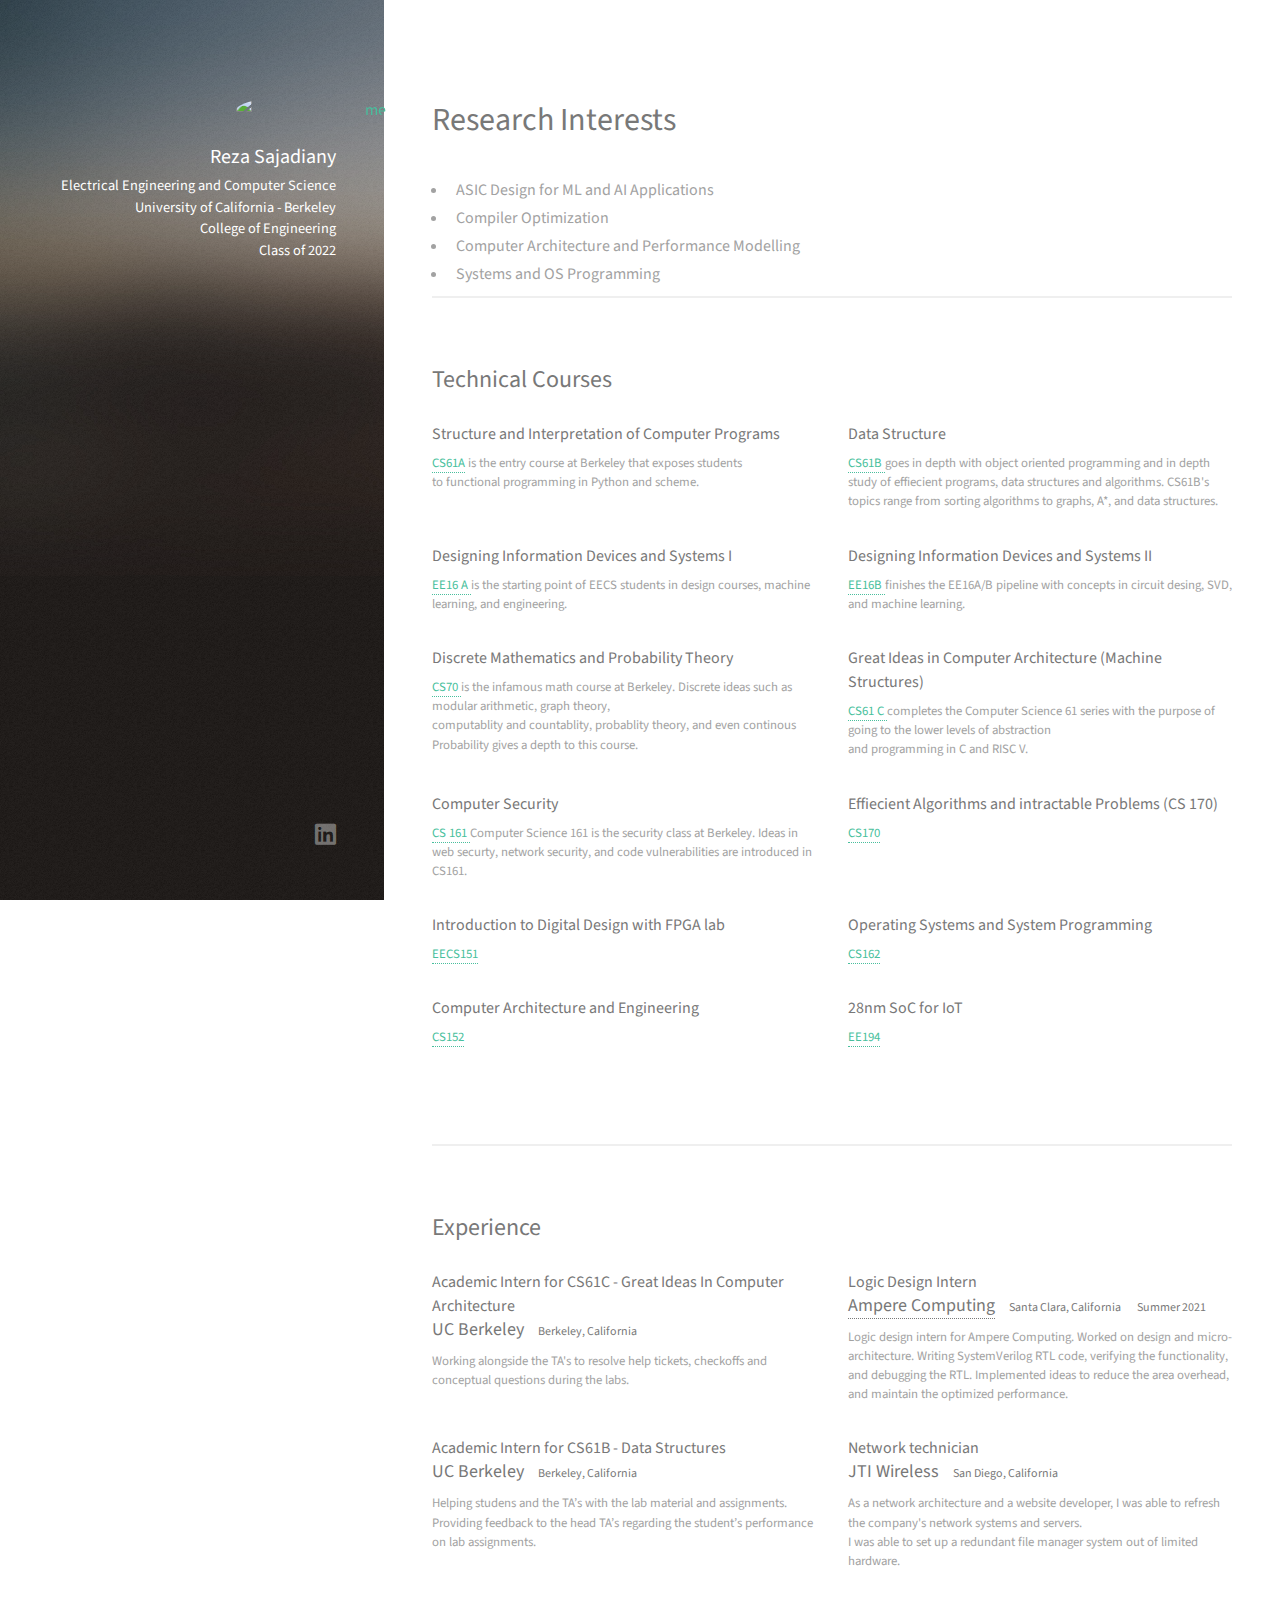
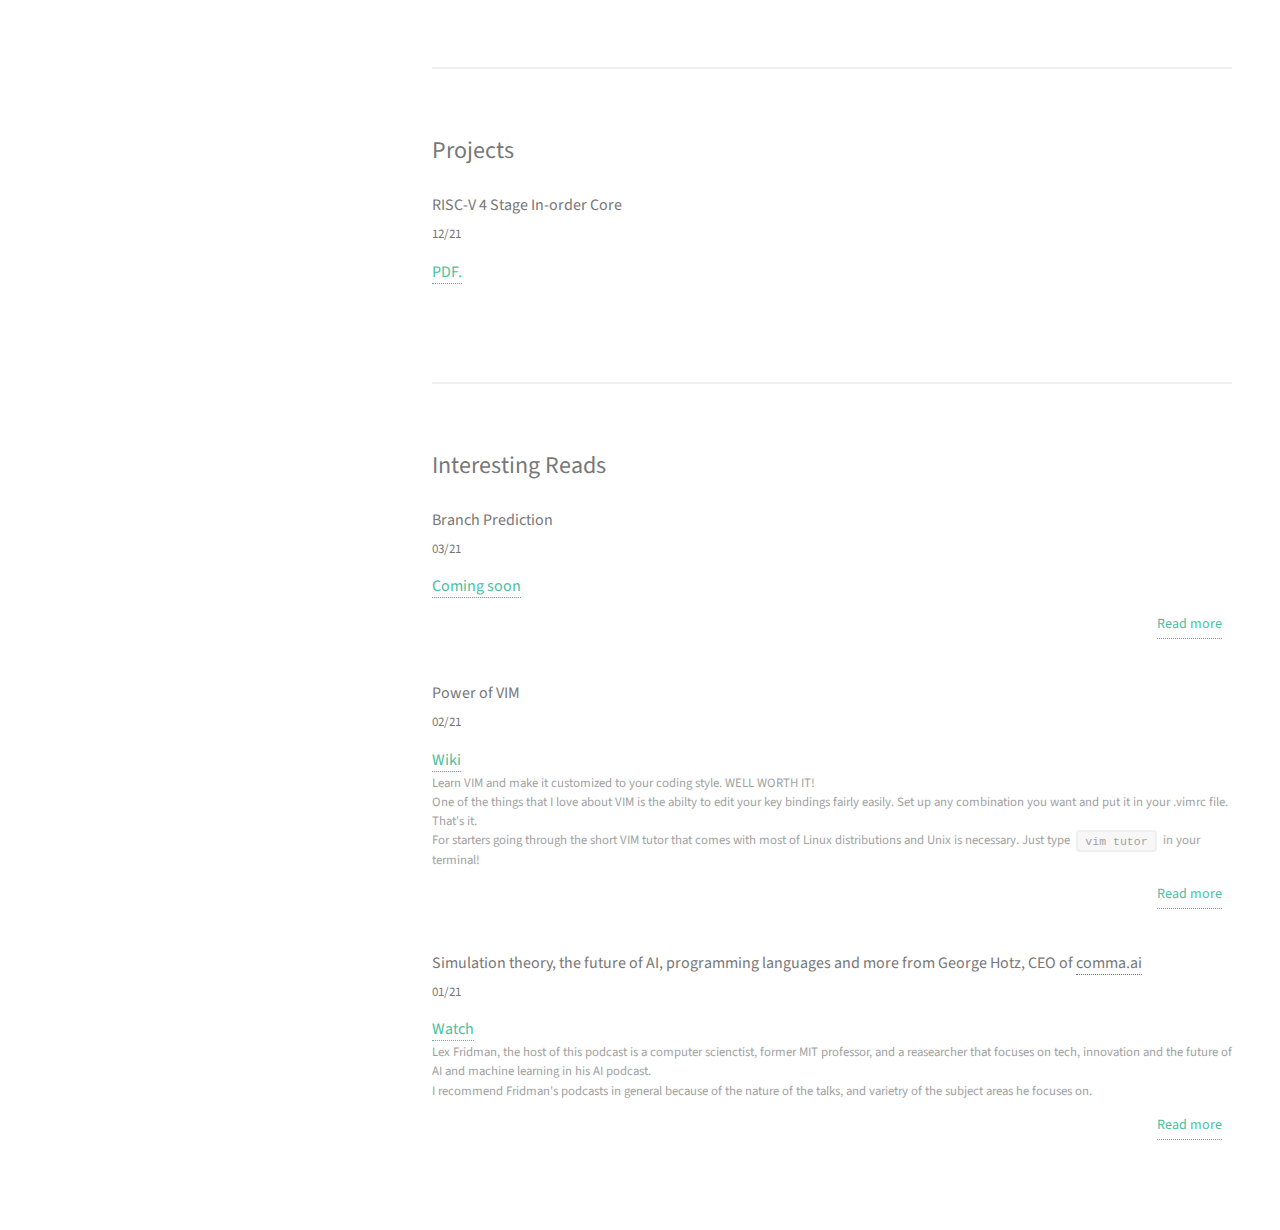
==== index.html @ 1e4042bf "pdf file" ====
<!DOCTYPE HTML>

<html>
	<head>
		<title>Reza Sajadiany</title>
		<link rel="icon" type="image/png" href="images/console.png" >
		<meta charset="utf-8" />
		<meta name="viewport" content="width=device-width, initial-scale=1, user-scalable=no" />
		<link rel="stylesheet" href="assets/css/main.css" />
		
	</head>
	<body class="is-preload">

		<!-- Header -->
			<header id="header">
				<div class="inner">
					<a href="#" class="image avatar"><img src="/images/me.jpg" alt="me"></a>
					<h1><strong>Reza Sajadiany</strong>
					<h5>Electrical Engineering and Computer Science</br>University of California - Berkeley</br>College of Engineering<br>Class of 2022</h5>
				</div>
			</header>
		<!-- Main -->
			<div id="main">

				<!-- One -->
					<section id="one">
						<header class="major">
							<h2>Research Interests</h2>
						</header>
						<p>
						<div style="float: left">
							<ul>
								<li>ASIC Design for ML and AI Applications</li>
								<li>Compiler Optimization</li>
								<li>Computer Architecture and Performance Modelling</li>
								<li>Systems and OS Programming</li>
							</ul>
						</div>
						</p>
					</section>
					</br>
					</br>

				<!-- Two -->
					<section id="two">
						<h2>Technical Courses</h2>
						<div class="row">
							<article class="col-6 col-12-xsmall work-item">
								<h3>Structure and Interpretation of Computer Programs </h3>
								<p><a href="https://cs61a.org">CS61A</a> is the entry course at Berkeley that exposes students</br>
								 	to functional programming in Python and scheme.</p>
							</article>
							<article class="col-6 col-12-xsmall work-item">
								<h3>Data Structure</h3>
								<p><a href="http://fa20.datastructur.es">CS61B </a>goes in depth with object oriented programming and in depth study of effiecient programs, data structures and algorithms.
								CS61B's topics range from sorting algorithms to graphs, A*, and data structures.</p>
							</article>
							<article class="col-6 col-12-xsmall work-item">
								
								<h3>Designing Information Devices and Systems I</h3>
								<p><a href="https://eecs16a.org">EE16 A </a> is the starting point of EECS students in design courses, machine learning, and engineering.</p>
							</article>
							<article class="col-6 col-12-xsmall work-item">
								
								<h3>Designing Information Devices and Systems II</h3>
								<p><a href="https://eecs16b.org">EE16B </a> finishes the EE16A/B pipeline with concepts in circuit desing, SVD, and machine learning.</p>
							</article>
							<article class="col-6 col-12-xsmall work-item">
								
								<h3>Discrete Mathematics and Probability Theory</h3>
								<p><a href="http://www.eecs70.org"> CS70 </a> is the infamous math course at Berkeley. Discrete ideas such as modular arithmetic, graph theory, </br>
								computablity and countablity, probablity theory, and even continous Probability gives a depth to this course.</p>
							</article>

							<article class="col-6 col-12-xsmall work-item">
								
								<h3>Great Ideas in Computer Architecture (Machine Structures)</h3>
								<p><a href="https://www.cs61c.org/fa21"> CS61 C </a> completes the Computer Science 61 series with the purpose of going to the lower levels of abstraction </br>
								and programming in C and RISC V.</p>
							</article>

							<article class="col-6 col-12-xsmall work-item">
								
								<h3>Computer Security</h3>
								<p><a href="http://www.cs161.org"> CS 161 </a> Computer Science 161 is the security class at Berkeley. Ideas in web securty, network security, and code vulnerabilities are introduced in CS161.</p>
							</article>


							<article class="col-6 col-12-xsmall work-item">
								
								<h3>Effiecient Algorithms and intractable Problems (CS 170)</h3>
								<p><a href="http://www.cs170.org"> CS170 </a></p>
							</article>

							<article class="col-6 col-12-xsmall work-item">
								<h3>Introduction to Digital Design with FPGA lab</h3>
								<p><a href="https://inst.eecs.berkeley.edu/~eecs151/fa21/"> EECS151 </a></p>
							</article>

							<article class="col-6 col-12-xsmall work-item">
								<h3>Operating Systems and System Programming</h3>
								<p><a href="https://cs162.org/"> CS162</a></p>
							</article>
	
							<article class="col-6 col-12-xsmall work-item">
								<h3>Computer Architecture and Engineering</h3>
								<p><a href="https://inst.eecs.berkeley.edu/~cs152/sp21/"> CS152</a></p>
							</article>
	
							<article class="col-6 col-12-xsmall work-item">
								<h3>28nm SoC for IoT</h3>
								<p><a href="https://sites.google.com/berkeley.edu/ee290c-sp19/home"> EE194</a></p>
							</article>

						</div>
					</section>

				<!-- Three -->
				<section id="three">
					<h2> Experience </h2>

						<div class="row">
							<article class="col-6 col12-xsmall work-item">
							<h3>Academic Intern for CS61C - Great Ideas In Computer Architecture</br><span style="font-size: 18px">UC Berkeley</span><span style="font-size: 12px"> &emsp;Berkeley, California </span> </h3>
							<p>Working alongside the TA's to resolve help tickets, checkoffs and conceptual questions during the labs. 
							</article>
							<article class="col-6 col12-xsmall work-item">
							<h3>Logic Design Intern</br><span style="font-size: 18px"><a href="https://amperecomputing.com">Ampere Computing</a></span><span style="font-size: 12px"> &emsp;Santa Clara, California  &emsp; Summer 2021</span> </h3>
							<p>Logic design intern for Ampere Computing. Worked on design and micro-architecture. Writing SystemVerilog RTL code, verifying the functionality, and debugging the RTL. Implemented ideas to reduce the area overhead, and maintain the optimized performance.</p>
							</article>
							<article class="col-6 col12-xsmall work-item">
							<h3>Academic Intern for CS61B - Data Structures</br><span style="font-size: 18px">UC Berkeley</span><span style="font-size: 12px"> &emsp;Berkeley, California </span> </h3>
							<p>Helping studens and the TA’s with the lab material and assignments. Providing feedback to the head TA’s regarding the student’s performance on lab assignments.
							</article>
							<article class="col-6 col12-xsmall work-item">
							<h3>Network technician</br><span style="font-size: 18px">JTI Wireless</span><span style="font-size: 12px"> &emsp;San Diego, California </span> </h3>
							<p>As a network architecture and a website developer, I was able to refresh the company's network systems and servers. </br>
							I was able to set up a redundant file manager system out of limited hardware.
							</p>
							</article>
						</div>
				</section>


                <section id="four">
					<h2> Projects </h2>

                    <div class="row">
						<article class="col-12 col12-xsmall work-item">
							<h3>RISC-V 4 Stage In-order Core</br><span style="font-size: 18px"> </h3>
							<h6 style="font-size: 13px;"> 12/21</h6>
                            <a href="moresa75.github.io/risc-v.pdf" target="_blank">PDF.</a>
                        </article>
					</div>
				</section>

				<!-- Four -->
				<section id="three">
					<h2>Interesting Reads</h2>
						<div class="row">
							<article class="col-12 col12-xsmall work-item">
							<h3>Branch Prediction</br><span style="font-size: 18px"> </h3>
							<h6 style="font-size: 13px;"> 03/21</h6>
							<a href="">Coming soon</a>
							<p></p>
							<p></p>
							<P></p>
							<a href="#" style="float: right; margin: 10px; font-size: 14px;"> Read more</a>
							</article>
						</div>

						<div class="row">
							<article class="col-12 col12-xsmall work-item">
							<h3>Power of VIM</br><span style="font-size: 18px"> </h3>
							<h6 style="font-size: 13px;"> 02/21</h6>
							<a href="https://vim.fandom.com/wiki/Vim_Tips_Wiki">Wiki</a>
							<p>Learn VIM and make it customized to your coding style. WELL WORTH IT!</p>
							<p>One of the things that I love about VIM is the abilty to edit your key bindings fairly easily. Set up any combination you want and put it in your .vimrc file. That's it.</p>
							<P>For starters going through the short VIM tutor that comes with most of Linux distributions and Unix is necessary. Just type <code>vim tutor</code> in your terminal!</p>
							<a href="#" style="float: right; margin: 10px; font-size: 14px;"> Read more</a>
							</article>
						</div>

						<div class="row">
							<article class="col-12 col12-xsmall work-item">
							<h3>Simulation theory, the future of AI, programming languages and more from George Hotz, CEO of <a href="https://comma.ai/">comma.ai</a></br><span style="font-size: 18px"> </h3>
							<h6 style="font-size: 13px;"> 01/21</h6>
							<a href="https://www.youtube.com/watch?v=_L3gNaAVjQ4">Watch</a>
							<p>Lex Fridman, the host of this podcast is a computer scienctist, former MIT professor, and a reasearcher that focuses on tech, innovation and the future of AI and machine learning in his AI podcast.</p>
							<p>I recommend Fridman's podcasts in general because of the nature of the talks, and varietry of the subject areas he focuses on.</p>
							<a href="https://medium.com/@lexfridman" style="float: right; margin: 10px; font-size: 14px;"> Read more</a>
							</article>
						</div>
				</section>

		<!-- Footer -->
			<footer id="footer">
				<div class="inner">
					<ul class="icons">
						<li><a href="https://www.linkedin.com/in/reza-sajadiany-b7330b103/" class="icon brands fa-linkedin"><span class="label">LinkedIn</span></a></li>
				</div>
			</footer>

		<!-- Scripts -->
			<script src="assets/js/jquery.min.js"></script>
			<script src="assets/js/jquery.poptrox.min.js"></script>
			<script src="assets/js/browser.min.js"></script>
			<script src="assets/js/breakpoints.min.js"></script>
			<script src="assets/js/util.js"></script>
			<script src="assets/js/main.js"></script>

	</body>
</html>
---- assets/css/main.css ----
@import url("fontawesome-all.min.css");
@import url("https://fonts.googleapis.com/css?family=Source+Sans+Pro:400,400italic");

/*
	Strata by HTML5 UP
	html5up.net | @ajlkn
	Free for personal and commercial use under the CCA 3.0 license (html5up.net/license)
*/

html, body, div, span, applet, object,
iframe, h1, h2, h3, h4, h5, h6, p, blockquote,
pre, a, abbr, acronym, address, big, cite,
code, del, dfn, em, img, ins, kbd, q, s, samp,
small, strike, strong, sub, sup, tt, var, b,
u, i, center, dl, dt, dd, ol, ul, li, fieldset,
form, label, legend, table, caption, tbody,
tfoot, thead, tr, th, td, article, aside,
canvas, details, embed, figure, figcaption,
footer, header, hgroup, menu, nav, output, ruby,
section, summary, time, mark, audio, video {
	margin: 0;
	padding: 0;
	border: 0;
	font-size: 100%;
	font: inherit;
	vertical-align: baseline;}

article, aside, details, figcaption, figure,
footer, header, hgroup, menu, nav, section {
	display: block;}

body {
	line-height: 1;
}

ol, ul {
	list-style: none;
}

blockquote, q {
	quotes: none;
}

	blockquote:before, blockquote:after, q:before, q:after {
		content: '';
		content: none;
	}

table {
	border-collapse: collapse;
	border-spacing: 0;
}

body {
	-webkit-text-size-adjust: none;
}

mark {
	background-color: transparent;
	color: inherit;
}

input::-moz-focus-inner {
	border: 0;
	padding: 0;
}

input, select, textarea {
	-moz-appearance: none;
	-webkit-appearance: none;
	-ms-appearance: none;
	appearance: none;
}

/* Basic */

	html {
		box-sizing: border-box;
	}

	*, *:before, *:after {
		box-sizing: inherit;
	}

	body {
		background: #fff;
	}

		body.is-preload *, body.is-preload *:before, body.is-preload *:after {
			-moz-animation: none !important;
			-webkit-animation: none !important;
			-ms-animation: none !important;
			animation: none !important;
			-moz-transition: none !important;
			-webkit-transition: none !important;
			-ms-transition: none !important;
			transition: none !important;
		}

	body, input, select, textarea {
		color: #a2a2a2;
		font-family: "Source Sans Pro", Helvetica, sans-serif;
		font-size: 16pt;
		font-weight: 400;
		line-height: 1.75em;
	}

	a {
		-moz-transition: color 0.2s ease-in-out, border-color 0.2s ease-in-out;
		-webkit-transition: color 0.2s ease-in-out, border-color 0.2s ease-in-out;
		-ms-transition: color 0.2s ease-in-out, border-color 0.2s ease-in-out;
		transition: color 0.2s ease-in-out, border-color 0.2s ease-in-out;
		border-bottom: dotted 1px;
		color: #49bf9d;
		text-decoration: none;
	}

		a:hover {
			border-bottom-color: transparent;
			color: #49bf9d !important;
			text-decoration: none;
		}

	strong, b {
		color: #787878;
		font-weight: 400;
	}

	em, i {
		font-style: italic;
	}

	p {
		margin: 0 0 2em 0;
	}

	h1, h2, h3, h4, h5, h6 {
		color: #787878;
		font-weight: 400;
		line-height: 1em;
		margin: 0 0 1em 0;
	}

		h1 a, h2 a, h3 a, h4 a, h5 a, h6 a {
			color: inherit;
			text-decoration: none;
		}

	h1 {
		font-size: 2em;
		line-height: 1.5em;
	}

	h2 {
		font-size: 1.5em;
		line-height: 1.5em;
	}

	h3 {
		font-size: 1.25em;
		line-height: 1.5em;
	}

	h4 {
		font-size: 1.1em;
		line-height: 1.5em;
	}

	h5 {
		font-size: 0.9em;
		line-height: 1.5em;
	}

	h6 {
		font-size: 0.7em;
		line-height: 1.5em;
	}

	sub {
		font-size: 0.8em;
		position: relative;
		top: 0.5em;
	}

	sup {
		font-size: 0.8em;
		position: relative;
		top: -0.5em;
	}

	hr {
		border: 0;
		border-bottom: solid 2px #efefef;
		margin: 2em 0;
	}

		hr.major {
			margin: 3em 0;
		}

	blockquote {
		border-left: solid 6px #efefef;
		font-style: italic;
		margin: 0 0 2em 0;
		padding: 0.5em 0 0.5em 1.5em;
	}

	code {
		background: #f7f7f7;
		border-radius: 0.35em;
		border: solid 2px #efefef;
		font-family: "Courier New", monospace;
		font-size: 0.9em;
		margin: 0 0.25em;
		padding: 0.25em 0.65em;
	}

	pre {
		-webkit-overflow-scrolling: touch;
		font-family: "Courier New", monospace;
		font-size: 0.9em;
		margin: 0 0 2em 0;
	}

		pre code {
			display: block;
			line-height: 1.75em;
			padding: 1em 1.5em;
			overflow-x: auto;
		}

	.align-left {
		text-align: left;
	}

	.align-center {
		text-align: center;
	}

	.align-right {
		text-align: right;
	}

/* Container */

	.container {
		margin: 0 auto;
		max-width: calc(100% - 4em);
		width: 100%;
	}

		.container.xsmall {
			width: 25%;
		}

		.container.small {
			width: 50%;
		}

		.container.medium {
			width: 75%;
		}

		.container.large {
			width: 125%;
		}

		.container.xlarge {
			width: 150%;
		}

		.container.max {
			width: 100%;
		}

		@media screen and (max-width: 980px) {

			.container {
				width: 100% !important;
				max-width: 100% !important;
			}

		}

		@media screen and (max-width: 480px) {

			.container {
				max-width: calc(100% - 3em);
			}

		}

/* Row */

	.row {
		display: flex;
		flex-wrap: wrap;
		box-sizing: border-box;
		align-items: stretch;
	}

		.row > * {
			box-sizing: border-box;
		}

		.row.gtr-uniform > * > :last-child {
			margin-bottom: 0;
		}

		.row.aln-left {
			justify-content: flex-start;
		}

		.row.aln-center {
			justify-content: center;
		}

		.row.aln-right {
			justify-content: flex-end;
		}

		.row.aln-top {
			align-items: flex-start;
		}

		.row.aln-middle {
			align-items: center;
		}

		.row.aln-bottom {
			align-items: flex-end;
		}

		.row > .imp {
			order: -1;
		}

		.row > .col-1 {
			width: 8.33333%;
		}

		.row > .off-1 {
			margin-left: 8.33333%;
		}

		.row > .col-2 {
			width: 16.66667%;
		}

		.row > .off-2 {
			margin-left: 16.66667%;
		}

		.row > .col-3 {
			width: 25%;
		}

		.row > .off-3 {
			margin-left: 25%;
		}

		.row > .col-4 {
			width: 33.33333%;
		}

		.row > .off-4 {
			margin-left: 33.33333%;
		}

		.row > .col-5 {
			width: 41.66667%;
		}

		.row > .off-5 {
			margin-left: 41.66667%;
		}

		.row > .col-6 {
			width: 50%;
		}

		.row > .off-6 {
			margin-left: 50%;
		}

		.row > .col-7 {
			width: 58.33333%;
		}

		.row > .off-7 {
			margin-left: 58.33333%;
		}

		.row > .col-8 {
			width: 66.66667%;
		}

		.row > .off-8 {
			margin-left: 66.66667%;
		}

		.row > .col-9 {
			width: 75%;
		}

		.row > .off-9 {
			margin-left: 75%;
		}

		.row > .col-10 {
			width: 83.33333%;
		}

		.row > .off-10 {
			margin-left: 83.33333%;
		}

		.row > .col-11 {
			width: 91.66667%;
		}

		.row > .off-11 {
			margin-left: 91.66667%;
		}

		.row > .col-12 {
			width: 100%;
		}

		.row > .off-12 {
			margin-left: 100%;
		}

		.row.gtr-0 {
			margin-top: 0;
			margin-left: 0em;
		}

			.row.gtr-0 > * {
				padding: 0 0 0 0em;
			}

			.row.gtr-0.gtr-uniform {
				margin-top: 0em;
			}

				.row.gtr-0.gtr-uniform > * {
					padding-top: 0em;
				}

		.row.gtr-25 {
			margin-top: 0;
			margin-left: -0.625em;
		}

			.row.gtr-25 > * {
				padding: 0 0 0 0.625em;
			}

			.row.gtr-25.gtr-uniform {
				margin-top: -0.625em;
			}

				.row.gtr-25.gtr-uniform > * {
					padding-top: 0.625em;
				}

		.row.gtr-50 {
			margin-top: 0;
			margin-left: -1.25em;
		}

			.row.gtr-50 > * {
				padding: 0 0 0 1.25em;
			}

			.row.gtr-50.gtr-uniform {
				margin-top: -1.25em;
			}

				.row.gtr-50.gtr-uniform > * {
					padding-top: 1.25em;
				}

		.row {
			margin-top: 0;
			margin-left: -2.5em;
		}

			.row > * {
				padding: 0 0 0 2.5em;
			}

			.row.gtr-uniform {
				margin-top: -2.5em;
			}

				.row.gtr-uniform > * {
					padding-top: 2.5em;
				}

		.row.gtr-150 {
			margin-top: 0;
			margin-left: -3.75em;
		}

			.row.gtr-150 > * {
				padding: 0 0 0 3.75em;
			}

			.row.gtr-150.gtr-uniform {
				margin-top: -3.75em;
			}

				.row.gtr-150.gtr-uniform > * {
					padding-top: 3.75em;
				}

		.row.gtr-200 {
			margin-top: 0;
			margin-left: -5em;
		}

			.row.gtr-200 > * {
				padding: 0 0 0 5em;
			}

			.row.gtr-200.gtr-uniform {
				margin-top: -5em;
			}

				.row.gtr-200.gtr-uniform > * {
					padding-top: 5em;
				}

		@media screen and (max-width: 1800px) {

			.row {
				display: flex;
				flex-wrap: wrap;
				box-sizing: border-box;
				align-items: stretch;
			}

				.row > * {
					box-sizing: border-box;
				}

				.row.gtr-uniform > * > :last-child {
					margin-bottom: 0;
				}

				.row.aln-left {
					justify-content: flex-start;
				}

				.row.aln-center {
					justify-content: center;
				}

				.row.aln-right {
					justify-content: flex-end;
				}

				.row.aln-top {
					align-items: flex-start;
				}

				.row.aln-middle {
					align-items: center;
				}

				.row.aln-bottom {
					align-items: flex-end;
				}

				.row > .imp-xlarge {
					order: -1;
				}

				.row > .col-1-xlarge {
					width: 8.33333%;
				}

				.row > .off-1-xlarge {
					margin-left: 8.33333%;
				}

				.row > .col-2-xlarge {
					width: 16.66667%;
				}

				.row > .off-2-xlarge {
					margin-left: 16.66667%;
				}

				.row > .col-3-xlarge {
					width: 25%;
				}

				.row > .off-3-xlarge {
					margin-left: 25%;
				}

				.row > .col-4-xlarge {
					width: 33.33333%;
				}

				.row > .off-4-xlarge {
					margin-left: 33.33333%;
				}

				.row > .col-5-xlarge {
					width: 41.66667%;
				}

				.row > .off-5-xlarge {
					margin-left: 41.66667%;
				}

				.row > .col-6-xlarge {
					width: 50%;
				}

				.row > .off-6-xlarge {
					margin-left: 50%;
				}

				.row > .col-7-xlarge {
					width: 58.33333%;
				}

				.row > .off-7-xlarge {
					margin-left: 58.33333%;
				}

				.row > .col-8-xlarge {
					width: 66.66667%;
				}

				.row > .off-8-xlarge {
					margin-left: 66.66667%;
				}

				.row > .col-9-xlarge {
					width: 75%;
				}

				.row > .off-9-xlarge {
					margin-left: 75%;
				}

				.row > .col-10-xlarge {
					width: 83.33333%;
				}

				.row > .off-10-xlarge {
					margin-left: 83.33333%;
				}

				.row > .col-11-xlarge {
					width: 91.66667%;
				}

				.row > .off-11-xlarge {
					margin-left: 91.66667%;
				}

				.row > .col-12-xlarge {
					width: 100%;
				}

				.row > .off-12-xlarge {
					margin-left: 100%;
				}

				.row.gtr-0 {
					margin-top: 0;
					margin-left: 0em;
				}

					.row.gtr-0 > * {
						padding: 0 0 0 0em;
					}

					.row.gtr-0.gtr-uniform {
						margin-top: 0em;
					}

						.row.gtr-0.gtr-uniform > * {
							padding-top: 0em;
						}

				.row.gtr-25 {
					margin-top: 0;
					margin-left: -0.625em;
				}

					.row.gtr-25 > * {
						padding: 0 0 0 0.625em;
					}

					.row.gtr-25.gtr-uniform {
						margin-top: -0.625em;
					}

						.row.gtr-25.gtr-uniform > * {
							padding-top: 0.625em;
						}

				.row.gtr-50 {
					margin-top: 0;
					margin-left: -1.25em;
				}

					.row.gtr-50 > * {
						padding: 0 0 0 1.25em;
					}

					.row.gtr-50.gtr-uniform {
						margin-top: -1.25em;
					}

						.row.gtr-50.gtr-uniform > * {
							padding-top: 1.25em;
						}

				.row {
					margin-top: 0;
					margin-left: -2.5em;
				}

					.row > * {
						padding: 0 0 0 2.5em;
					}

					.row.gtr-uniform {
						margin-top: -2.5em;
					}

						.row.gtr-uniform > * {
							padding-top: 2.5em;
						}

				.row.gtr-150 {
					margin-top: 0;
					margin-left: -3.75em;
				}

					.row.gtr-150 > * {
						padding: 0 0 0 3.75em;
					}

					.row.gtr-150.gtr-uniform {
						margin-top: -3.75em;
					}

						.row.gtr-150.gtr-uniform > * {
							padding-top: 3.75em;
						}

				.row.gtr-200 {
					margin-top: 0;
					margin-left: -5em;
				}

					.row.gtr-200 > * {
						padding: 0 0 0 5em;
					}

					.row.gtr-200.gtr-uniform {
						margin-top: -5em;
					}

						.row.gtr-200.gtr-uniform > * {
							padding-top: 5em;
						}

		}

		@media screen and (max-width: 1280px) {

			.row {
				display: flex;
				flex-wrap: wrap;
				box-sizing: border-box;
				align-items: stretch;
			}

				.row > * {
					box-sizing: border-box;
				}

				.row.gtr-uniform > * > :last-child {
					margin-bottom: 0;
				}

				.row.aln-left {
					justify-content: flex-start;
				}

				.row.aln-center {
					justify-content: center;
				}

				.row.aln-right {
					justify-content: flex-end;
				}

				.row.aln-top {
					align-items: flex-start;
				}

				.row.aln-middle {
					align-items: center;
				}

				.row.aln-bottom {
					align-items: flex-end;
				}

				.row > .imp-large {
					order: -1;
				}

				.row > .col-1-large {
					width: 8.33333%;
				}

				.row > .off-1-large {
					margin-left: 8.33333%;
				}

				.row > .col-2-large {
					width: 16.66667%;
				}

				.row > .off-2-large {
					margin-left: 16.66667%;
				}

				.row > .col-3-large {
					width: 25%;
				}

				.row > .off-3-large {
					margin-left: 25%;
				}

				.row > .col-4-large {
					width: 33.33333%;
				}

				.row > .off-4-large {
					margin-left: 33.33333%;
				}

				.row > .col-5-large {
					width: 41.66667%;
				}

				.row > .off-5-large {
					margin-left: 41.66667%;
				}

				.row > .col-6-large {
					width: 50%;
				}

				.row > .off-6-large {
					margin-left: 50%;
				}

				.row > .col-7-large {
					width: 58.33333%;
				}

				.row > .off-7-large {
					margin-left: 58.33333%;
				}

				.row > .col-8-large {
					width: 66.66667%;
				}

				.row > .off-8-large {
					margin-left: 66.66667%;
				}

				.row > .col-9-large {
					width: 75%;
				}

				.row > .off-9-large {
					margin-left: 75%;
				}

				.row > .col-10-large {
					width: 83.33333%;
				}

				.row > .off-10-large {
					margin-left: 83.33333%;
				}

				.row > .col-11-large {
					width: 91.66667%;
				}

				.row > .off-11-large {
					margin-left: 91.66667%;
				}

				.row > .col-12-large {
					width: 100%;
				}

				.row > .off-12-large {
					margin-left: 100%;
				}

				.row.gtr-0 {
					margin-top: 0;
					margin-left: 0em;
				}

					.row.gtr-0 > * {
						padding: 0 0 0 0em;
					}

					.row.gtr-0.gtr-uniform {
						margin-top: 0em;
					}

						.row.gtr-0.gtr-uniform > * {
							padding-top: 0em;
						}

				.row.gtr-25 {
					margin-top: 0;
					margin-left: -0.5em;
				}

					.row.gtr-25 > * {
						padding: 0 0 0 0.5em;
					}

					.row.gtr-25.gtr-uniform {
						margin-top: -0.5em;
					}

						.row.gtr-25.gtr-uniform > * {
							padding-top: 0.5em;
						}

				.row.gtr-50 {
					margin-top: 0;
					margin-left: -1em;
				}

					.row.gtr-50 > * {
						padding: 0 0 0 1em;
					}

					.row.gtr-50.gtr-uniform {
						margin-top: -1em;
					}

						.row.gtr-50.gtr-uniform > * {
							padding-top: 1em;
						}

				.row {
					margin-top: 0;
					margin-left: -2em;
				}

					.row > * {
						padding: 0 0 0 2em;
					}

					.row.gtr-uniform {
						margin-top: -2em;
					}

						.row.gtr-uniform > * {
							padding-top: 2em;
						}

				.row.gtr-150 {
					margin-top: 0;
					margin-left: -3em;
				}

					.row.gtr-150 > * {
						padding: 0 0 0 3em;
					}

					.row.gtr-150.gtr-uniform {
						margin-top: -3em;
					}

						.row.gtr-150.gtr-uniform > * {
							padding-top: 3em;
						}

				.row.gtr-200 {
					margin-top: 0;
					margin-left: -4em;
				}

					.row.gtr-200 > * {
						padding: 0 0 0 4em;
					}

					.row.gtr-200.gtr-uniform {
						margin-top: -4em;
					}

						.row.gtr-200.gtr-uniform > * {
							padding-top: 4em;
						}

		}

		@media screen and (max-width: 980px) {

			.row {
				display: flex;
				flex-wrap: wrap;
				box-sizing: border-box;
				align-items: stretch;
			}

				.row > * {
					box-sizing: border-box;
				}

				.row.gtr-uniform > * > :last-child {
					margin-bottom: 0;
				}

				.row.aln-left {
					justify-content: flex-start;
				}

				.row.aln-center {
					justify-content: center;
				}

				.row.aln-right {
					justify-content: flex-end;
				}

				.row.aln-top {
					align-items: flex-start;
				}

				.row.aln-middle {
					align-items: center;
				}

				.row.aln-bottom {
					align-items: flex-end;
				}

				.row > .imp-medium {
					order: -1;
				}

				.row > .col-1-medium {
					width: 8.33333%;
				}

				.row > .off-1-medium {
					margin-left: 8.33333%;
				}

				.row > .col-2-medium {
					width: 16.66667%;
				}

				.row > .off-2-medium {
					margin-left: 16.66667%;
				}

				.row > .col-3-medium {
					width: 25%;
				}

				.row > .off-3-medium {
					margin-left: 25%;
				}

				.row > .col-4-medium {
					width: 33.33333%;
				}

				.row > .off-4-medium {
					margin-left: 33.33333%;
				}

				.row > .col-5-medium {
					width: 41.66667%;
				}

				.row > .off-5-medium {
					margin-left: 41.66667%;
				}

				.row > .col-6-medium {
					width: 50%;
				}

				.row > .off-6-medium {
					margin-left: 50%;
				}

				.row > .col-7-medium {
					width: 58.33333%;
				}

				.row > .off-7-medium {
					margin-left: 58.33333%;
				}

				.row > .col-8-medium {
					width: 66.66667%;
				}

				.row > .off-8-medium {
					margin-left: 66.66667%;
				}

				.row > .col-9-medium {
					width: 75%;
				}

				.row > .off-9-medium {
					margin-left: 75%;
				}

				.row > .col-10-medium {
					width: 83.33333%;
				}

				.row > .off-10-medium {
					margin-left: 83.33333%;
				}

				.row > .col-11-medium {
					width: 91.66667%;
				}

				.row > .off-11-medium {
					margin-left: 91.66667%;
				}

				.row > .col-12-medium {
					width: 100%;
				}

				.row > .off-12-medium {
					margin-left: 100%;
				}

				.row.gtr-0 {
					margin-top: 0;
					margin-left: 0em;
				}

					.row.gtr-0 > * {
						padding: 0 0 0 0em;
					}

					.row.gtr-0.gtr-uniform {
						margin-top: 0em;
					}

						.row.gtr-0.gtr-uniform > * {
							padding-top: 0em;
						}

				.row.gtr-25 {
					margin-top: 0;
					margin-left: -0.5em;
				}

					.row.gtr-25 > * {
						padding: 0 0 0 0.5em;
					}

					.row.gtr-25.gtr-uniform {
						margin-top: -0.5em;
					}

						.row.gtr-25.gtr-uniform > * {
							padding-top: 0.5em;
						}

				.row.gtr-50 {
					margin-top: 0;
					margin-left: -1em;
				}

					.row.gtr-50 > * {
						padding: 0 0 0 1em;
					}

					.row.gtr-50.gtr-uniform {
						margin-top: -1em;
					}

						.row.gtr-50.gtr-uniform > * {
							padding-top: 1em;
						}

				.row {
					margin-top: 0;
					margin-left: -2em;
				}

					.row > * {
						padding: 0 0 0 2em;
					}

					.row.gtr-uniform {
						margin-top: -2em;
					}

						.row.gtr-uniform > * {
							padding-top: 2em;
						}

				.row.gtr-150 {
					margin-top: 0;
					margin-left: -3em;
				}

					.row.gtr-150 > * {
						padding: 0 0 0 3em;
					}

					.row.gtr-150.gtr-uniform {
						margin-top: -3em;
					}

						.row.gtr-150.gtr-uniform > * {
							padding-top: 3em;
						}

				.row.gtr-200 {
					margin-top: 0;
					margin-left: -4em;
				}

					.row.gtr-200 > * {
						padding: 0 0 0 4em;
					}

					.row.gtr-200.gtr-uniform {
						margin-top: -4em;
					}

						.row.gtr-200.gtr-uniform > * {
							padding-top: 4em;
						}

		}

		@media screen and (max-width: 736px) {

			.row {
				display: flex;
				flex-wrap: wrap;
				box-sizing: border-box;
				align-items: stretch;
			}

				.row > * {
					box-sizing: border-box;
				}

				.row.gtr-uniform > * > :last-child {
					margin-bottom: 0;
				}

				.row.aln-left {
					justify-content: flex-start;
				}

				.row.aln-center {
					justify-content: center;
				}

				.row.aln-right {
					justify-content: flex-end;
				}

				.row.aln-top {
					align-items: flex-start;
				}

				.row.aln-middle {
					align-items: center;
				}

				.row.aln-bottom {
					align-items: flex-end;
				}

				.row > .imp-small {
					order: -1;
				}

				.row > .col-1-small {
					width: 8.33333%;
				}

				.row > .off-1-small {
					margin-left: 8.33333%;
				}

				.row > .col-2-small {
					width: 16.66667%;
				}

				.row > .off-2-small {
					margin-left: 16.66667%;
				}

				.row > .col-3-small {
					width: 25%;
				}

				.row > .off-3-small {
					margin-left: 25%;
				}

				.row > .col-4-small {
					width: 33.33333%;
				}

				.row > .off-4-small {
					margin-left: 33.33333%;
				}

				.row > .col-5-small {
					width: 41.66667%;
				}

				.row > .off-5-small {
					margin-left: 41.66667%;
				}

				.row > .col-6-small {
					width: 50%;
				}

				.row > .off-6-small {
					margin-left: 50%;
				}

				.row > .col-7-small {
					width: 58.33333%;
				}

				.row > .off-7-small {
					margin-left: 58.33333%;
				}

				.row > .col-8-small {
					width: 66.66667%;
				}

				.row > .off-8-small {
					margin-left: 66.66667%;
				}

				.row > .col-9-small {
					width: 75%;
				}

				.row > .off-9-small {
					margin-left: 75%;
				}

				.row > .col-10-small {
					width: 83.33333%;
				}

				.row > .off-10-small {
					margin-left: 83.33333%;
				}

				.row > .col-11-small {
					width: 91.66667%;
				}

				.row > .off-11-small {
					margin-left: 91.66667%;
				}

				.row > .col-12-small {
					width: 100%;
				}

				.row > .off-12-small {
					margin-left: 100%;
				}

				.row.gtr-0 {
					margin-top: 0;
					margin-left: 0em;
				}

					.row.gtr-0 > * {
						padding: 0 0 0 0em;
					}

					.row.gtr-0.gtr-uniform {
						margin-top: 0em;
					}

						.row.gtr-0.gtr-uniform > * {
							padding-top: 0em;
						}

				.row.gtr-25 {
					margin-top: 0;
					margin-left: -0.375em;
				}

					.row.gtr-25 > * {
						padding: 0 0 0 0.375em;
					}

					.row.gtr-25.gtr-uniform {
						margin-top: -0.375em;
					}

						.row.gtr-25.gtr-uniform > * {
							padding-top: 0.375em;
						}

				.row.gtr-50 {
					margin-top: 0;
					margin-left: -0.75em;
				}

					.row.gtr-50 > * {
						padding: 0 0 0 0.75em;
					}

					.row.gtr-50.gtr-uniform {
						margin-top: -0.75em;
					}

						.row.gtr-50.gtr-uniform > * {
							padding-top: 0.75em;
						}

				.row {
					margin-top: 0;
					margin-left: -1.5em;
				}

					.row > * {
						padding: 0 0 0 1.5em;
					}

					.row.gtr-uniform {
						margin-top: -1.5em;
					}

						.row.gtr-uniform > * {
							padding-top: 1.5em;
						}

				.row.gtr-150 {
					margin-top: 0;
					margin-left: -2.25em;
				}

					.row.gtr-150 > * {
						padding: 0 0 0 2.25em;
					}

					.row.gtr-150.gtr-uniform {
						margin-top: -2.25em;
					}

						.row.gtr-150.gtr-uniform > * {
							padding-top: 2.25em;
						}

				.row.gtr-200 {
					margin-top: 0;
					margin-left: -3em;
				}

					.row.gtr-200 > * {
						padding: 0 0 0 3em;
					}

					.row.gtr-200.gtr-uniform {
						margin-top: -3em;
					}

						.row.gtr-200.gtr-uniform > * {
							padding-top: 3em;
						}

		}

		@media screen and (max-width: 480px) {

			.row {
				display: flex;
				flex-wrap: wrap;
				box-sizing: border-box;
				align-items: stretch;
			}

				.row > * {
					box-sizing: border-box;
				}

				.row.gtr-uniform > * > :last-child {
					margin-bottom: 0;
				}

				.row.aln-left {
					justify-content: flex-start;
				}

				.row.aln-center {
					justify-content: center;
				}

				.row.aln-right {
					justify-content: flex-end;
				}

				.row.aln-top {
					align-items: flex-start;
				}

				.row.aln-middle {
					align-items: center;
				}

				.row.aln-bottom {
					align-items: flex-end;
				}

				.row > .imp-xsmall {
					order: -1;
				}

				.row > .col-1-xsmall {
					width: 8.33333%;
				}

				.row > .off-1-xsmall {
					margin-left: 8.33333%;
				}

				.row > .col-2-xsmall {
					width: 16.66667%;
				}

				.row > .off-2-xsmall {
					margin-left: 16.66667%;
				}

				.row > .col-3-xsmall {
					width: 25%;
				}

				.row > .off-3-xsmall {
					margin-left: 25%;
				}

				.row > .col-4-xsmall {
					width: 33.33333%;
				}

				.row > .off-4-xsmall {
					margin-left: 33.33333%;
				}

				.row > .col-5-xsmall {
					width: 41.66667%;
				}

				.row > .off-5-xsmall {
					margin-left: 41.66667%;
				}

				.row > .col-6-xsmall {
					width: 50%;
				}

				.row > .off-6-xsmall {
					margin-left: 50%;
				}

				.row > .col-7-xsmall {
					width: 58.33333%;
				}

				.row > .off-7-xsmall {
					margin-left: 58.33333%;
				}

				.row > .col-8-xsmall {
					width: 66.66667%;
				}

				.row > .off-8-xsmall {
					margin-left: 66.66667%;
				}

				.row > .col-9-xsmall {
					width: 75%;
				}

				.row > .off-9-xsmall {
					margin-left: 75%;
				}

				.row > .col-10-xsmall {
					width: 83.33333%;
				}

				.row > .off-10-xsmall {
					margin-left: 83.33333%;
				}

				.row > .col-11-xsmall {
					width: 91.66667%;
				}

				.row > .off-11-xsmall {
					margin-left: 91.66667%;
				}

				.row > .col-12-xsmall {
					width: 100%;
				}

				.row > .off-12-xsmall {
					margin-left: 100%;
				}

				.row.gtr-0 {
					margin-top: 0;
					margin-left: 0em;
				}

					.row.gtr-0 > * {
						padding: 0 0 0 0em;
					}

					.row.gtr-0.gtr-uniform {
						margin-top: 0em;
					}

						.row.gtr-0.gtr-uniform > * {
							padding-top: 0em;
						}

				.row.gtr-25 {
					margin-top: 0;
					margin-left: -0.375em;
				}

					.row.gtr-25 > * {
						padding: 0 0 0 0.375em;
					}

					.row.gtr-25.gtr-uniform {
						margin-top: -0.375em;
					}

						.row.gtr-25.gtr-uniform > * {
							padding-top: 0.375em;
						}

				.row.gtr-50 {
					margin-top: 0;
					margin-left: -0.75em;
				}

					.row.gtr-50 > * {
						padding: 0 0 0 0.75em;
					}

					.row.gtr-50.gtr-uniform {
						margin-top: -0.75em;
					}

						.row.gtr-50.gtr-uniform > * {
							padding-top: 0.75em;
						}

				.row {
					margin-top: 0;
					margin-left: -1.5em;
				}

					.row > * {
						padding: 0 0 0 1.5em;
					}

					.row.gtr-uniform {
						margin-top: -1.5em;
					}

						.row.gtr-uniform > * {
							padding-top: 1.5em;
						}

				.row.gtr-150 {
					margin-top: 0;
					margin-left: -2.25em;
				}

					.row.gtr-150 > * {
						padding: 0 0 0 2.25em;
					}

					.row.gtr-150.gtr-uniform {
						margin-top: -2.25em;
					}

						.row.gtr-150.gtr-uniform > * {
							padding-top: 2.25em;
						}

				.row.gtr-200 {
					margin-top: 0;
					margin-left: -3em;
				}

					.row.gtr-200 > * {
						padding: 0 0 0 3em;
					}

					.row.gtr-200.gtr-uniform {
						margin-top: -3em;
					}

						.row.gtr-200.gtr-uniform > * {
							padding-top: 3em;
						}

		}

/* Section/Article */

	section.special, article.special {
		text-align: center;
	}

	header p {
		color: #b2b2b2;
		position: relative;
		margin: 0 0 1.5em 0;
	}

	header h2 + p {
		font-size: 1.25em;
		margin-top: -1em;
		line-height: 1.5em;
	}

	header h3 + p {
		font-size: 1.1em;
		margin-top: -0.8em;
		line-height: 1.5em;
	}

	header h4 + p,
	header h5 + p,
	header h6 + p {
		font-size: 0.9em;
		margin-top: -0.6em;
		line-height: 1.5em;
	}

	header.major h2 {
		font-size: 2em;
	}

/* Form */

	form {
		margin: 0 0 2em 0;
	}

	label {
		color: #787878;
		display: block;
		font-size: 0.9em;
		font-weight: 400;
		margin: 0 0 1em 0;
	}

	input[type="text"],
	input[type="password"],
	input[type="email"],
	select,
	textarea {
		-moz-appearance: none;
		-webkit-appearance: none;
		-ms-appearance: none;
		appearance: none;
		background: #f7f7f7;
		border-radius: 0.35em;
		border: solid 2px transparent;
		color: inherit;
		display: block;
		outline: 0;
		padding: 0 0.75em;
		text-decoration: none;
		width: 100%;
	}

		input[type="text"]:invalid,
		input[type="password"]:invalid,
		input[type="email"]:invalid,
		select:invalid,
		textarea:invalid {
			box-shadow: none;
		}

		input[type="text"]:focus,
		input[type="password"]:focus,
		input[type="email"]:focus,
		select:focus,
		textarea:focus {
			border-color: #49bf9d;
		}

	select {
		background-image: url("data:image/svg+xml;charset=utf8,%3Csvg xmlns='http://www.w3.org/2000/svg' width='40' height='40' preserveAspectRatio='none' viewBox='0 0 40 40'%3E%3Cpath d='M9.4,12.3l10.4,10.4l10.4-10.4c0.2-0.2,0.5-0.4,0.9-0.4c0.3,0,0.6,0.1,0.9,0.4l3.3,3.3c0.2,0.2,0.4,0.5,0.4,0.9 c0,0.4-0.1,0.6-0.4,0.9L20.7,31.9c-0.2,0.2-0.5,0.4-0.9,0.4c-0.3,0-0.6-0.1-0.9-0.4L4.3,17.3c-0.2-0.2-0.4-0.5-0.4-0.9 c0-0.4,0.1-0.6,0.4-0.9l3.3-3.3c0.2-0.2,0.5-0.4,0.9-0.4S9.1,12.1,9.4,12.3z' fill='%23dfdfdf' /%3E%3C/svg%3E");
		background-size: 1.25rem;
		background-repeat: no-repeat;
		background-position: calc(100% - 1rem) center;
		height: 2.75em;
		padding-right: 2.75em;
		text-overflow: ellipsis;
	}

		select option {
			color: #787878;
			background: #fff;
		}

		select:focus::-ms-value {
			background-color: transparent;
		}

		select::-ms-expand {
			display: none;
		}

	input[type="text"],
	input[type="password"],
	input[type="email"],
	select {
		height: 2.75em;
	}

	textarea {
		padding: 0.75em;
	}

	input[type="checkbox"],
	input[type="radio"] {
		-moz-appearance: none;
		-webkit-appearance: none;
		-ms-appearance: none;
		appearance: none;
		display: block;
		float: left;
		margin-right: -2em;
		opacity: 0;
		width: 1em;
		z-index: -1;
	}

		input[type="checkbox"] + label,
		input[type="radio"] + label {
			text-decoration: none;
			color: #a2a2a2;
			cursor: pointer;
			display: inline-block;
			font-size: 1em;
			font-weight: 400;
			padding-left: 2.4em;
			padding-right: 0.75em;
			position: relative;
		}

			input[type="checkbox"] + label:before,
			input[type="radio"] + label:before {
				-moz-osx-font-smoothing: grayscale;
				-webkit-font-smoothing: antialiased;
				display: inline-block;
				font-style: normal;
				font-variant: normal;
				text-rendering: auto;
				line-height: 1;
				text-transform: none !important;
				font-family: 'Font Awesome 5 Free';
				font-weight: 900;
			}

			input[type="checkbox"] + label:before,
			input[type="radio"] + label:before {
				background: #f7f7f7;
				border-radius: 0.35em;
				border: solid 2px transparent;
				content: '';
				display: inline-block;
				font-size: 0.8em;
				height: 2.0625em;
				left: 0;
				line-height: 1.85625em;
				position: absolute;
				text-align: center;
				top: 0;
				width: 2.0625em;
			}

		input[type="checkbox"]:checked + label:before,
		input[type="radio"]:checked + label:before {
			background: #787878;
			border-color: #787878;
			color: #fff;
			content: '\f00c';
		}

		input[type="checkbox"]:focus + label:before,
		input[type="radio"]:focus + label:before {
			border-color: #49bf9d;
		}

	input[type="checkbox"] + label:before {
		border-radius: 0.35em;
	}

	input[type="radio"] + label:before {
		border-radius: 100%;
	}

	::-webkit-input-placeholder {
		color: #b2b2b2 !important;
		opacity: 1.0;
	}

	:-moz-placeholder {
		color: #b2b2b2 !important;
		opacity: 1.0;
	}

	::-moz-placeholder {
		color: #b2b2b2 !important;
		opacity: 1.0;
	}

	:-ms-input-placeholder {
		color: #b2b2b2 !important;
		opacity: 1.0;
	}

/* Box */

	.box {
		border-radius: 0.35em;
		border: solid 2px #efefef;
		margin-bottom: 2em;
		padding: 1.5em;
	}

		.box > :last-child,
		.box > :last-child > :last-child,
		.box > :last-child > :last-child > :last-child {
			margin-bottom: 0;
		}

		.box.alt {
			border: 0;
			border-radius: 0;
			padding: 0;
		}

/* Icon */

	.icon {
		text-decoration: none;
		border-bottom: none;
		position: relative;
	}

		.icon:before {
			-moz-osx-font-smoothing: grayscale;
			-webkit-font-smoothing: antialiased;
			display: inline-block;
			font-style: normal;
			font-variant: normal;
			text-rendering: auto;
			line-height: 1;
			text-transform: none !important;
			font-family: 'Font Awesome 5 Free';
			font-weight: 400;
		}

		.icon > .label {
			display: none;
		}

		.icon:before {
			line-height: inherit;
		}

		.icon.solid:before {
			font-weight: 900;
		}

		.icon.brands:before {
			font-family: 'Font Awesome 5 Brands';
		}

/* Image */

	.image {
		border-radius: 0.35em;
		border: 0;
		display: inline-block;
		position: relative;
	}

		.image:before {
			-moz-transition: opacity 0.2s ease-in-out;
			-webkit-transition: opacity 0.2s ease-in-out;
			-ms-transition: opacity 0.2s ease-in-out;
			transition: opacity 0.2s ease-in-out;
			background: url("images/overlay.png");
			border-radius: 0.35em;
			content: '';
			display: block;
			height: 100%;
			left: 0;
			opacity: 0.5;
			position: absolute;
			top: 0;
			width: 100%;
		}

		.image.thumb {
			text-align: center;
		}

			.image.thumb:after {
				-moz-transition: opacity 0.2s ease-in-out;
				-webkit-transition: opacity 0.2s ease-in-out;
				-ms-transition: opacity 0.2s ease-in-out;
				transition: opacity 0.2s ease-in-out;
				border-radius: 0.35em;
				border: solid 3px rgba(255, 255, 255, 0.5);
				color: #fff;
				content: 'View';
				display: inline-block;
				font-size: 0.8em;
				font-weight: 400;
				left: 50%;
				line-height: 2.25em;
				margin: -1.25em 0 0 -3em;
				opacity: 0;
				padding: 0 1.5em;
				position: absolute;
				text-align: center;
				text-decoration: none;
				top: 50%;
				white-space: nowrap;
			}

			.image.thumb:hover:after {
				opacity: 1.0;
			}

			.image.thumb:hover:before {
				background: url("images/overlay.png"), url("images/overlay.png");
				opacity: 1.0;
			}

		.image img {
			border-radius: 0.35em;
			display: block;
		}

		.image.left {
			float: left;
			margin: 0 1.5em 1em 0;
			top: 0.25em;
		}

		.image.right {
			float: right;
			margin: 0 0 1em 1.5em;
			top: 0.25em;
		}

		.image.left, .image.right {
			max-width: 40%;
		}

			.image.left img, .image.right img {
				width: 100%;
			}

		.image.fit {
			display: block;
			margin: 0 0 2em 0;
			width: 100%;
		}

			.image.fit img {
				width: 100%;
			}

		.image.avatar {
			border-radius: 100%;
		}

			.image.avatar:before {
				display: none;
			}

			.image.avatar img {
				border-radius: 100%;
				width: 150%;
			}

/* List */

	ol {
		list-style: decimal;
		margin: 0 0 2em 0;
		padding-left: 1.25em;
	}

		ol li {
			padding-left: 0.25em;
		}

	ul {
		list-style: disc;
		margin: 0 0 2em 0;
		padding-left: 1em;
	}

		ul li {
			padding-left: 0.5em;
		}

		ul.alt {
			list-style: none;
			padding-left: 0;
		}

			ul.alt li {
				border-top: solid 2px #efefef;
				padding: 0.5em 0;
			}

				ul.alt li:first-child {
					border-top: 0;
					padding-top: 0;
				}

	dl {
		margin: 0 0 2em 0;
	}

/* Icons */

	ul.icons {
		cursor: default;
		list-style: none;
		padding-left: 0;
	}

		ul.icons li {
			display: inline-block;
			padding: 0 1em 0 0;
		}

			ul.icons li:last-child {
				padding-right: 0;
			}

			ul.icons li .icon:before {
				font-size: 1.5em;
			}

/* Labeled Icons */

	ul.labeled-icons {
		list-style: none;
		padding: 0;
	}

		ul.labeled-icons li {
			line-height: 1.75em;
			margin: 1.5em 0 0 0;
			padding-left: 2.25em;
			position: relative;
		}

			ul.labeled-icons li:first-child {
				margin-top: 0;
			}

			ul.labeled-icons li a {
				color: inherit;
			}

			ul.labeled-icons li h3 {
				color: #b2b2b2;
				left: 0;
				position: absolute;
				text-align: center;
				top: 0;
				width: 1em;
			}

/* Actions */

	ul.actions {
		display: -moz-flex;
		display: -webkit-flex;
		display: -ms-flex;
		display: flex;
		cursor: default;
		list-style: none;
		margin-left: -1em;
		padding-left: 0;
	}

		ul.actions li {
			padding: 0 0 0 1em;
			vertical-align: middle;
		}

		ul.actions.special {
			-moz-justify-content: center;
			-webkit-justify-content: center;
			-ms-justify-content: center;
			justify-content: center;
			width: 100%;
			margin-left: 0;
		}

			ul.actions.special li:first-child {
				padding-left: 0;
			}

		ul.actions.stacked {
			-moz-flex-direction: column;
			-webkit-flex-direction: column;
			-ms-flex-direction: column;
			flex-direction: column;
			margin-left: 0;
		}

			ul.actions.stacked li {
				padding: 1.3em 0 0 0;
			}

				ul.actions.stacked li:first-child {
					padding-top: 0;
				}

		ul.actions.fit {
			width: calc(100% + 1em);
		}

			ul.actions.fit li {
				-moz-flex-grow: 1;
				-webkit-flex-grow: 1;
				-ms-flex-grow: 1;
				flex-grow: 1;
				-moz-flex-shrink: 1;
				-webkit-flex-shrink: 1;
				-ms-flex-shrink: 1;
				flex-shrink: 1;
				width: 100%;
			}

				ul.actions.fit li > * {
					width: 100%;
				}

			ul.actions.fit.stacked {
				width: 100%;
			}

		@media screen and (max-width: 480px) {

			ul.actions:not(.fixed) {
				-moz-flex-direction: column;
				-webkit-flex-direction: column;
				-ms-flex-direction: column;
				flex-direction: column;
				margin-left: 0;
				width: 100% !important;
			}

				ul.actions:not(.fixed) li {
					-moz-flex-grow: 1;
					-webkit-flex-grow: 1;
					-ms-flex-grow: 1;
					flex-grow: 1;
					-moz-flex-shrink: 1;
					-webkit-flex-shrink: 1;
					-ms-flex-shrink: 1;
					flex-shrink: 1;
					padding: 1em 0 0 0;
					text-align: center;
					width: 100%;
				}

					ul.actions:not(.fixed) li > * {
						width: 100%;
					}

					ul.actions:not(.fixed) li:first-child {
						padding-top: 0;
					}

					ul.actions:not(.fixed) li input[type="submit"],
					ul.actions:not(.fixed) li input[type="reset"],
					ul.actions:not(.fixed) li input[type="button"],
					ul.actions:not(.fixed) li button,
					ul.actions:not(.fixed) li .button {
						width: 100%;
					}

						ul.actions:not(.fixed) li input[type="submit"].icon:before,
						ul.actions:not(.fixed) li input[type="reset"].icon:before,
						ul.actions:not(.fixed) li input[type="button"].icon:before,
						ul.actions:not(.fixed) li button.icon:before,
						ul.actions:not(.fixed) li .button.icon:before {
							margin-left: -0.5em;
						}

		}

/* Table */

	.table-wrapper {
		-webkit-overflow-scrolling: touch;
		overflow-x: auto;
	}

	table {
		margin: 0 0 2em 0;
		width: 100%;
	}

		table tbody tr {
			border: solid 1px #efefef;
			border-left: 0;
			border-right: 0;
		}

			table tbody tr:nth-child(2n + 1) {
				background-color: #f7f7f7;
			}

		table td {
			padding: 0.75em 0.75em;
		}

		table th {
			color: #787878;
			font-size: 0.9em;
			font-weight: 400;
			padding: 0 0.75em 0.75em 0.75em;
			text-align: left;
		}

		table thead {
			border-bottom: solid 2px #efefef;
		}

		table tfoot {
			border-top: solid 2px #efefef;
		}

		table.alt {
			border-collapse: separate;
		}

			table.alt tbody tr td {
				border: solid 2px #efefef;
				border-left-width: 0;
				border-top-width: 0;
			}

				table.alt tbody tr td:first-child {
					border-left-width: 2px;
				}

			table.alt tbody tr:first-child td {
				border-top-width: 2px;
			}

			table.alt thead {
				border-bottom: 0;
			}

			table.alt tfoot {
				border-top: 0;
			}

/* Button */

	input[type="submit"],
	input[type="reset"],
	input[type="button"],
	.button {
		-moz-appearance: none;
		-webkit-appearance: none;
		-ms-appearance: none;
		appearance: none;
		-moz-transition: background-color 0.2s ease-in-out, color 0.2s ease-in-out, border-color 0.2s ease-in-out;
		-webkit-transition: background-color 0.2s ease-in-out, color 0.2s ease-in-out, border-color 0.2s ease-in-out;
		-ms-transition: background-color 0.2s ease-in-out, color 0.2s ease-in-out, border-color 0.2s ease-in-out;
		transition: background-color 0.2s ease-in-out, color 0.2s ease-in-out, border-color 0.2s ease-in-out;
		background-color: transparent;
		border-radius: 0.35em;
		border: solid 3px #efefef;
		color: #787878 !important;
		cursor: pointer;
		display: inline-block;
		font-weight: 400;
		height: 3.15em;
		height: calc(2.75em + 6px);
		line-height: 2.75em;
		min-width: 10em;
		padding: 0 1.5em;
		text-align: center;
		text-decoration: none;
		white-space: nowrap;
	}

		input[type="submit"]:hover,
		input[type="reset"]:hover,
		input[type="button"]:hover,
		.button:hover {
			border-color: #49bf9d;
			color: #49bf9d !important;
		}

		input[type="submit"]:active,
		input[type="reset"]:active,
		input[type="button"]:active,
		.button:active {
			background-color: rgba(73, 191, 157, 0.1);
			border-color: #49bf9d;
			color: #49bf9d !important;
		}

		input[type="submit"].icon,
		input[type="reset"].icon,
		input[type="button"].icon,
		.button.icon {
			padding-left: 1.35em;
		}

			input[type="submit"].icon:before,
			input[type="reset"].icon:before,
			input[type="button"].icon:before,
			.button.icon:before {
				margin-right: 0.5em;
			}

		input[type="submit"].fit,
		input[type="reset"].fit,
		input[type="button"].fit,
		.button.fit {
			min-width: 0;
			width: 100%;
		}

		input[type="submit"].small,
		input[type="reset"].small,
		input[type="button"].small,
		.button.small {
			font-size: 0.8em;
		}

		input[type="submit"].large,
		input[type="reset"].large,
		input[type="button"].large,
		.button.large {
			font-size: 1.35em;
		}

		input[type="submit"].primary,
		input[type="reset"].primary,
		input[type="button"].primary,
		.button.primary {
			background-color: #49bf9d;
			border-color: #49bf9d;
			color: #ffffff !important;
		}

			input[type="submit"].primary:hover,
			input[type="reset"].primary:hover,
			input[type="button"].primary:hover,
			.button.primary:hover {
				background-color: #5cc6a7;
				border-color: #5cc6a7;
			}

			input[type="submit"].primary:active,
			input[type="reset"].primary:active,
			input[type="button"].primary:active,
			.button.primary:active {
				background-color: #3eb08f;
				border-color: #3eb08f;
			}

		input[type="submit"].disabled, input[type="submit"]:disabled,
		input[type="reset"].disabled,
		input[type="reset"]:disabled,
		input[type="button"].disabled,
		input[type="button"]:disabled,
		.button.disabled,
		.button:disabled {
			background-color: #e7e7e7 !important;
			border-color: #e7e7e7 !important;
			color: #b2b2b2 !important;
			cursor: default;
		}

/* Work Item */

	.work-item {
		margin: 0 0 2em 0;
	}

		.work-item .image {
			margin: 0 0 1.5em 0;
		}

		.work-item h3 {
			font-size: 1em;
			margin: 0 0 0.5em 0;
		}

		.work-item p {
			font-size: 0.8em;
			line-height: 1.5em;
			margin: 0;
		}

/* Header */

	#header {
		display: -moz-flex;
		display: -webkit-flex;
		display: -ms-flex;
		display: flex;
		-moz-flex-direction: column;
		-webkit-flex-direction: column;
		-ms-flex-direction: column;
		flex-direction: column;
		-moz-align-items: -moz-flex-end;
		-webkit-align-items: -webkit-flex-end;
		-ms-align-items: -ms-flex-end;
		align-items: flex-end;
		-moz-justify-content: space-between;
		-webkit-justify-content: space-between;
		-ms-justify-content: space-between;
		justify-content: space-between;
		background-color: #1f1815;
		background-attachment: scroll,								scroll;
		background-image: url("images/overlay.png"), url("../../images/bg.jpg");
		background-position: top left,							top left;
		background-repeat: repeat,								no-repeat;
		background-size: auto,								150%;
		color: rgba(255, 255, 255, 0.5);
		height: 100%;
		left: 0;
		padding: 8em 4em;
		position: fixed;
		text-align: right;
		top: 0;
		width: 35%;
	}

		#header > * {
			-moz-flex-shrink: 0;
			-webkit-flex-shrink: 0;
			-ms-flex-shrink: 0;
			flex-shrink: 0;
			width: 100%;
		}

		#header > .inner {
			-moz-flex-grow: 1;
			-webkit-flex-grow: 1;
			-ms-flex-grow: 1;
			flex-grow: 1;
			margin: 0 0 2em 0;
		}

		#header strong, #header b {
			color: #ffffff;
		}

		#header h2, #header h3, #header h4, #header h5, #header h6 {
			color: #ffffff;
		}

		#header h1 {
			color: rgba(255, 255, 255, 0.5);
			font-size: 1.35em;
			line-height: 1.75em;
			margin: 0;
		}

		#header .image.avatar {
			margin: 0 0 1em 0;
			width: 6.25em;
		}

/* Footer */

	#footer .icons {
		margin: 1em 0 0 0;
	}

		#footer .icons a {
			color: rgba(255, 255, 255, 0.4);
		}

	#footer .copyright {
		color: rgba(255, 255, 255, 0.4);
		font-size: 0.8em;
		list-style: none;
		margin: 1em 0 0 0;
		padding: 0;
	}

		#footer .copyright li {
			border-left: solid 1px rgba(255, 255, 255, 0.25);
			display: inline-block;
			line-height: 1em;
			margin-left: 0.75em;
			padding-left: 0.75em;
		}

			#footer .copyright li:first-child {
				border-left: 0;
				margin-left: 0;
				padding-left: 0;
			}

			#footer .copyright li a {
				color: inherit;
			}

/* Main */

	#main {
		margin-left: 35%;
		max-width: 54em;
		padding: 8em 4em 4em 4em;
		width: calc(100% - 35%);
	}

		#main > section {
			border-top: solid 2px #efefef;
			margin: 4em 0 0 0;
			padding: 4em 0 0 0;
		}

			#main > section:first-child {
				border-top: 0;
				margin-top: 0;
				padding-top: 0;
			}

/* Poptrox */

	@-moz-keyframes spin {
		0% {
			-moz-transform: rotate(0deg);
			-webkit-transform: rotate(0deg);
			-ms-transform: rotate(0deg);
			transform: rotate(0deg);
		}

		100% {
			-moz-transform: rotate(360deg);
			-webkit-transform: rotate(360deg);
			-ms-transform: rotate(360deg);
			transform: rotate(360deg);
		}
	}

	@-webkit-keyframes spin {
		0% {
			-moz-transform: rotate(0deg);
			-webkit-transform: rotate(0deg);
			-ms-transform: rotate(0deg);
			transform: rotate(0deg);
		}

		100% {
			-moz-transform: rotate(360deg);
			-webkit-transform: rotate(360deg);
			-ms-transform: rotate(360deg);
			transform: rotate(360deg);
		}
	}

	@-ms-keyframes spin {
		0% {
			-moz-transform: rotate(0deg);
			-webkit-transform: rotate(0deg);
			-ms-transform: rotate(0deg);
			transform: rotate(0deg);
		}

		100% {
			-moz-transform: rotate(360deg);
			-webkit-transform: rotate(360deg);
			-ms-transform: rotate(360deg);
			transform: rotate(360deg);
		}
	}

	@keyframes spin {
		0% {
			-moz-transform: rotate(0deg);
			-webkit-transform: rotate(0deg);
			-ms-transform: rotate(0deg);
			transform: rotate(0deg);
		}

		100% {
			-moz-transform: rotate(360deg);
			-webkit-transform: rotate(360deg);
			-ms-transform: rotate(360deg);
			transform: rotate(360deg);
		}
	}

	.poptrox-popup {
		-moz-box-sizing: content-box;
		-webkit-box-sizing: content-box;
		-ms-box-sizing: content-box;
		box-sizing: content-box;
		-webkit-tap-highlight-color: rgba(255, 255, 255, 0);
		background: #fff;
		border-radius: 0.35em;
		box-shadow: 0 0.1em 0.15em 0 rgba(0, 0, 0, 0.15);
		overflow: hidden;
		padding-bottom: 3em;
	}

		.poptrox-popup .loader {
			text-decoration: none;
			-moz-animation: spin 1s linear infinite;
			-webkit-animation: spin 1s linear infinite;
			-ms-animation: spin 1s linear infinite;
			animation: spin 1s linear infinite;
			font-size: 1.5em;
			height: 1em;
			left: 50%;
			line-height: 1em;
			margin: -0.5em 0 0 -0.5em;
			position: absolute;
			top: 50%;
			width: 1em;
		}

			.poptrox-popup .loader:before {
				-moz-osx-font-smoothing: grayscale;
				-webkit-font-smoothing: antialiased;
				display: inline-block;
				font-style: normal;
				font-variant: normal;
				text-rendering: auto;
				line-height: 1;
				text-transform: none !important;
				font-family: 'Font Awesome 5 Free';
				font-weight: 900;
			}

			.poptrox-popup .loader:before {
				content: '\f1ce';
			}

		.poptrox-popup .caption {
			background: #fff;
			bottom: 0;
			cursor: default;
			font-size: 0.9em;
			height: 3em;
			left: 0;
			line-height: 2.8em;
			position: absolute;
			text-align: center;
			width: 100%;
			z-index: 1;
		}

		.poptrox-popup .nav-next,
		.poptrox-popup .nav-previous {
			text-decoration: none;
			-moz-transition: opacity 0.2s ease-in-out;
			-webkit-transition: opacity 0.2s ease-in-out;
			-ms-transition: opacity 0.2s ease-in-out;
			transition: opacity 0.2s ease-in-out;
			-webkit-tap-highlight-color: rgba(255, 255, 255, 0);
			background: rgba(0, 0, 0, 0.01);
			cursor: pointer;
			height: 100%;
			opacity: 0;
			position: absolute;
			top: 0;
			width: 50%;
		}

			.poptrox-popup .nav-next:before,
			.poptrox-popup .nav-previous:before {
				-moz-osx-font-smoothing: grayscale;
				-webkit-font-smoothing: antialiased;
				display: inline-block;
				font-style: normal;
				font-variant: normal;
				text-rendering: auto;
				line-height: 1;
				text-transform: none !important;
				font-family: 'Font Awesome 5 Free';
				font-weight: 900;
			}

			.poptrox-popup .nav-next:before,
			.poptrox-popup .nav-previous:before {
				color: #fff;
				font-size: 2.5em;
				height: 1em;
				line-height: 1em;
				margin-top: -0.75em;
				position: absolute;
				text-align: center;
				top: 50%;
				width: 1.5em;
			}

		.poptrox-popup .nav-next {
			right: 0;
		}

			.poptrox-popup .nav-next:before {
				content: '\f105';
				right: 0;
			}

		.poptrox-popup .nav-previous {
			left: 0;
		}

			.poptrox-popup .nav-previous:before {
				content: '\f104';
				left: 0;
			}

		.poptrox-popup .closer {
			text-decoration: none;
			-moz-transition: opacity 0.2s ease-in-out;
			-webkit-transition: opacity 0.2s ease-in-out;
			-ms-transition: opacity 0.2s ease-in-out;
			transition: opacity 0.2s ease-in-out;
			-webkit-tap-highlight-color: rgba(255, 255, 255, 0);
			color: #fff;
			height: 4em;
			line-height: 4em;
			opacity: 0;
			position: absolute;
			right: 0;
			text-align: center;
			top: 0;
			width: 4em;
			z-index: 2;
		}

			.poptrox-popup .closer:before {
				-moz-osx-font-smoothing: grayscale;
				-webkit-font-smoothing: antialiased;
				display: inline-block;
				font-style: normal;
				font-variant: normal;
				text-rendering: auto;
				line-height: 1;
				text-transform: none !important;
				font-family: 'Font Awesome 5 Free';
				font-weight: 900;
			}

			.poptrox-popup .closer:before {
				-moz-box-sizing: content-box;
				-webkit-box-sizing: content-box;
				-ms-box-sizing: content-box;
				box-sizing: content-box;
				border-radius: 100%;
				border: solid 3px rgba(255, 255, 255, 0.5);
				content: '\f00d';
				display: block;
				font-size: 1em;
				height: 1.75em;
				left: 50%;
				line-height: 1.75em;
				margin: -0.875em 0 0 -0.875em;
				position: absolute;
				top: 50%;
				width: 1.75em;
			}

		.poptrox-popup:hover .nav-next,
		.poptrox-popup:hover .nav-previous {
			opacity: 0.5;
		}

			.poptrox-popup:hover .nav-next:hover,
			.poptrox-popup:hover .nav-previous:hover {
				opacity: 1.0;
			}

		.poptrox-popup:hover .closer {
			opacity: 0.5;
		}

			.poptrox-popup:hover .closer:hover {
				opacity: 1.0;
			}

/* Touch */

	body.is-touch .image.thumb:before {
		opacity: 0.5 !important;
	}

	body.is-touch .image.thumb:after {
		display: none !important;
	}

	body.is-touch #header {
		background-attachment: scroll;
		background-size: auto, cover;
	}

	body.is-touch .poptrox-popup .nav-next,
	body.is-touch .poptrox-popup .nav-previous,
	body.is-touch .poptrox-popup .closer {
		opacity: 1.0 !important;
	}

/* XLarge */

	@media screen and (max-width: 1800px) {

		/* Basic */

			body, input, select, textarea {
				font-size: 12pt;
			}

	}

/* Large */

	@media screen and (max-width: 1280px) {

		/* Header */

			#header {
				padding: 6em 3em 3em 3em;
				width: 30%;
			}

				#header h1 {
					font-size: 1.25em;
				}

					#header h1 br {
						display: none;
					}

				#header > .inner {
					margin-bottom: 0;
				}

		/* Footer */

			#footer .copyright li {
				border-left-width: 0;
				display: block;
				line-height: 2.25em;
				margin-left: 0;
				padding-left: 0;
			}

		/* Main */

			#main {
				margin-left: 30%;
				max-width: none;
				padding: 6em 3em 3em 3em;
				width: calc(100% - 30%);
			}

	}

/* Medium */

	@media screen and (max-width: 980px) {

		/* Basic */

			h1 br, h2 br, h3 br, h4 br, h5 br, h6 br {
				display: none;
			}

		/* List */

			ul.icons li .icon {
				font-size: 1.25em;
			}

		/* Header */

			#header {
				background-attachment: scroll;
				background-position: top left, center center;
				background-size: auto,		cover;
				left: auto;
				padding: 6em 4em;
				position: relative;
				text-align: center;
				top: auto;
				width: 100%;
				display: block;
			}

				#header h1 {
					font-size: 1.75em;
				}

					#header h1 br {
						display: inline;
					}

		/* Footer */

			#footer {
				background-attachment: scroll;
				background-color: #1f1815;
				background-image: url("images/overlay.png"), url("../../images/bg.jpg");
				background-position: top left,						bottom center;
				background-repeat: repeat,							no-repeat;
				background-size: auto,							cover;
				bottom: auto;
				left: auto;
				padding: 4em 4em 6em 4em;
				position: relative;
				text-align: center;
				width: 100%;
			}

				#footer .icons {
					margin: 0 0 1em 0;
				}

				#footer .copyright {
					margin: 0 0 1em 0;
				}

					#footer .copyright li {
						border-left-width: 1px;
						display: inline-block;
						line-height: 1em;
						margin-left: 0.75em;
						padding-left: 0.75em;
					}

		/* Main */

			#main {
				margin: 0;
				padding: 6em 4em;
				width: 100%;
			}

	}

/* Small */

	@media screen and (max-width: 736px) {

		/* Basic */

			h1 {
				font-size: 1.5em;
			}

			h2 {
				font-size: 1.2em;
			}

			h3 {
				font-size: 1em;
			}

		/* Section/Article */

			section.special, article.special {
				text-align: center;
			}

			header.major h2 {
				font-size: 1.35em;
			}

		/* List */

			ul.labeled-icons li {
				padding-left: 2em;
			}

				ul.labeled-icons li h3 {
					line-height: 1.75em;
				}

		/* Header */

			#header {
				padding: 2.25em 1.5em;
			}

				#header h1 {
					font-size: 1.35em;
				}

		/* Footer */

			#footer {
				padding: 2.25em 1.5em;
			}

		/* Main */

			#main {
				padding: 2.25em 1.5em 0.25em 1.5em;
			}

				#main > section {
					margin: 2.25em 0 0 0;
					padding: 2.25em 0 0 0;
				}

		/* Poptrox */

			.poptrox-popup {
				border-radius: 0;
			}

				.poptrox-popup .nav-next:before,
				.poptrox-popup .nav-previous:before {
					margin-top: -1em;
				}

	}

/* XSmall */

	@media screen and (max-width: 480px) {

		/* Header */

			#header {
				padding: 4.5em 1.5em;
			}

				#header h1 br {
					display: none;
				}

		/* Footer */

			#footer .copyright li {
				border-left-width: 0;
				display: block;
				line-height: 2.25em;
				margin-left: 0;
				padding-left: 0;
			}

	}
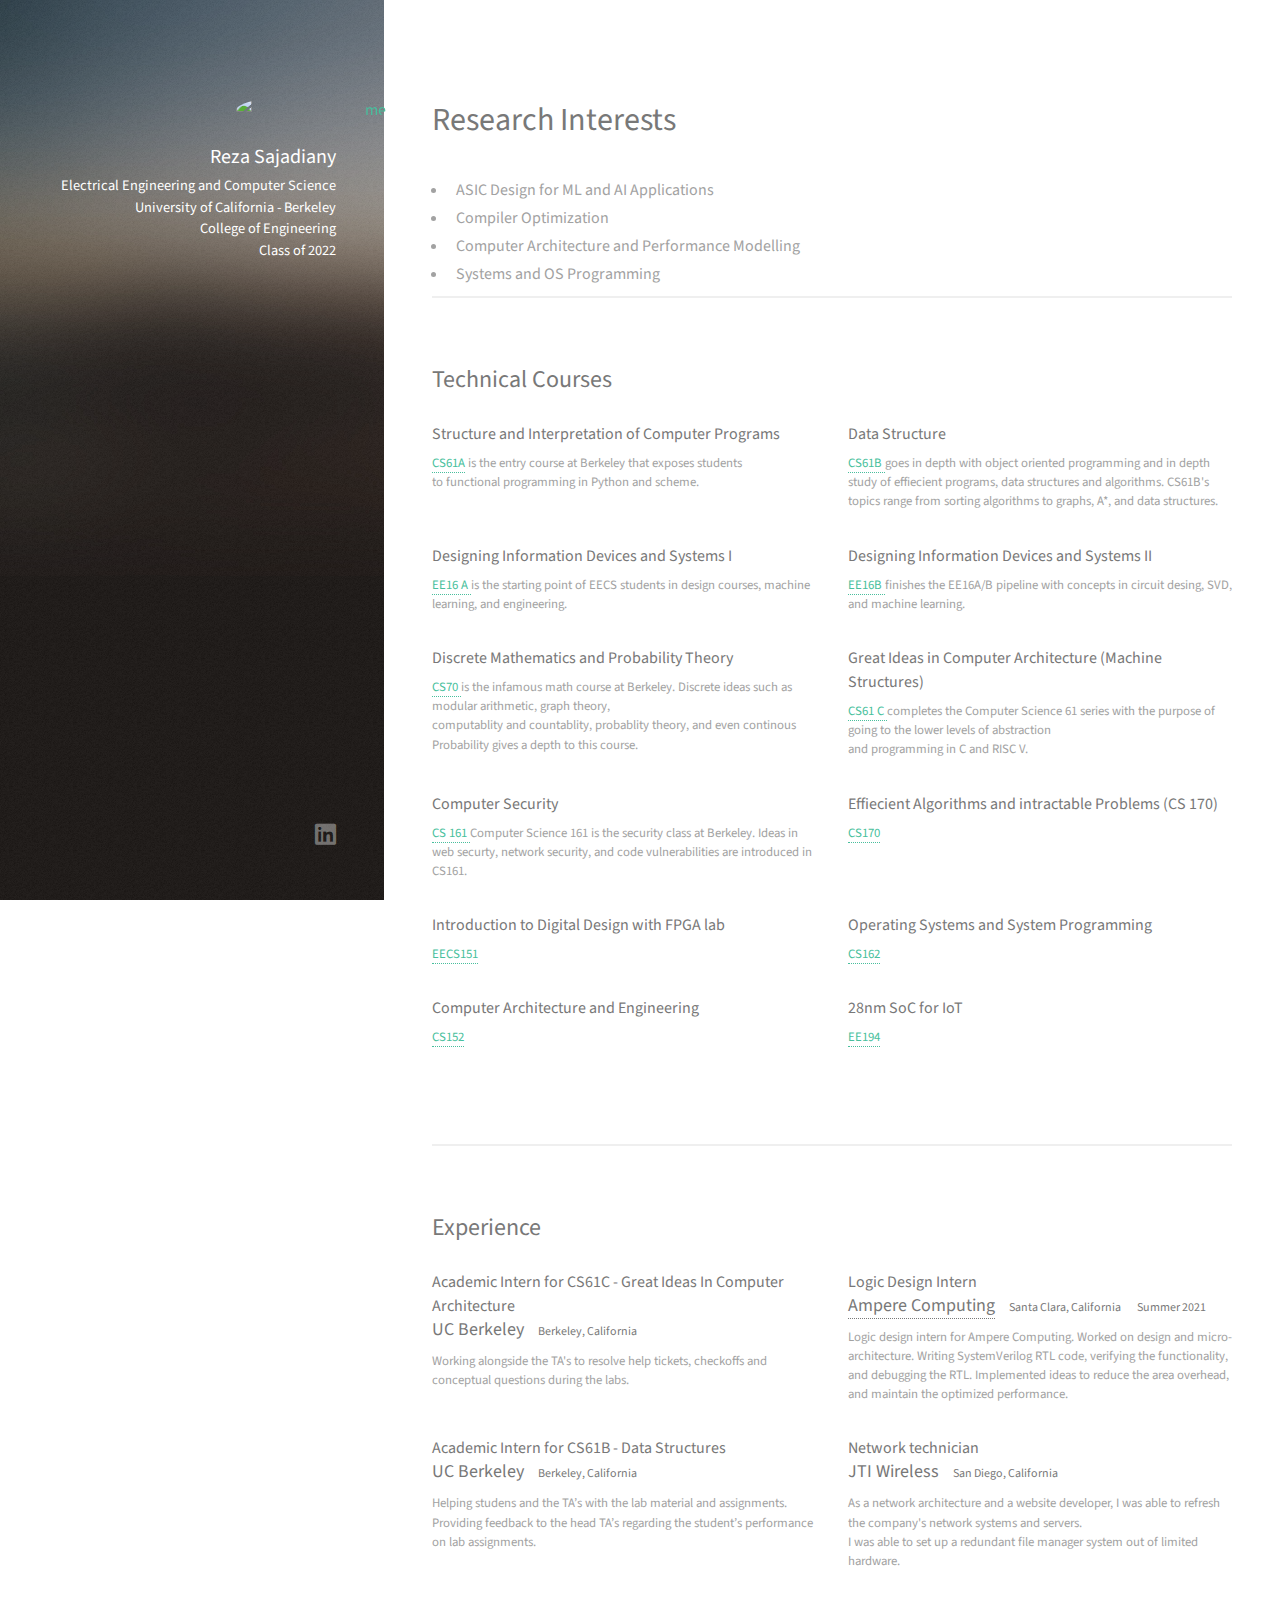
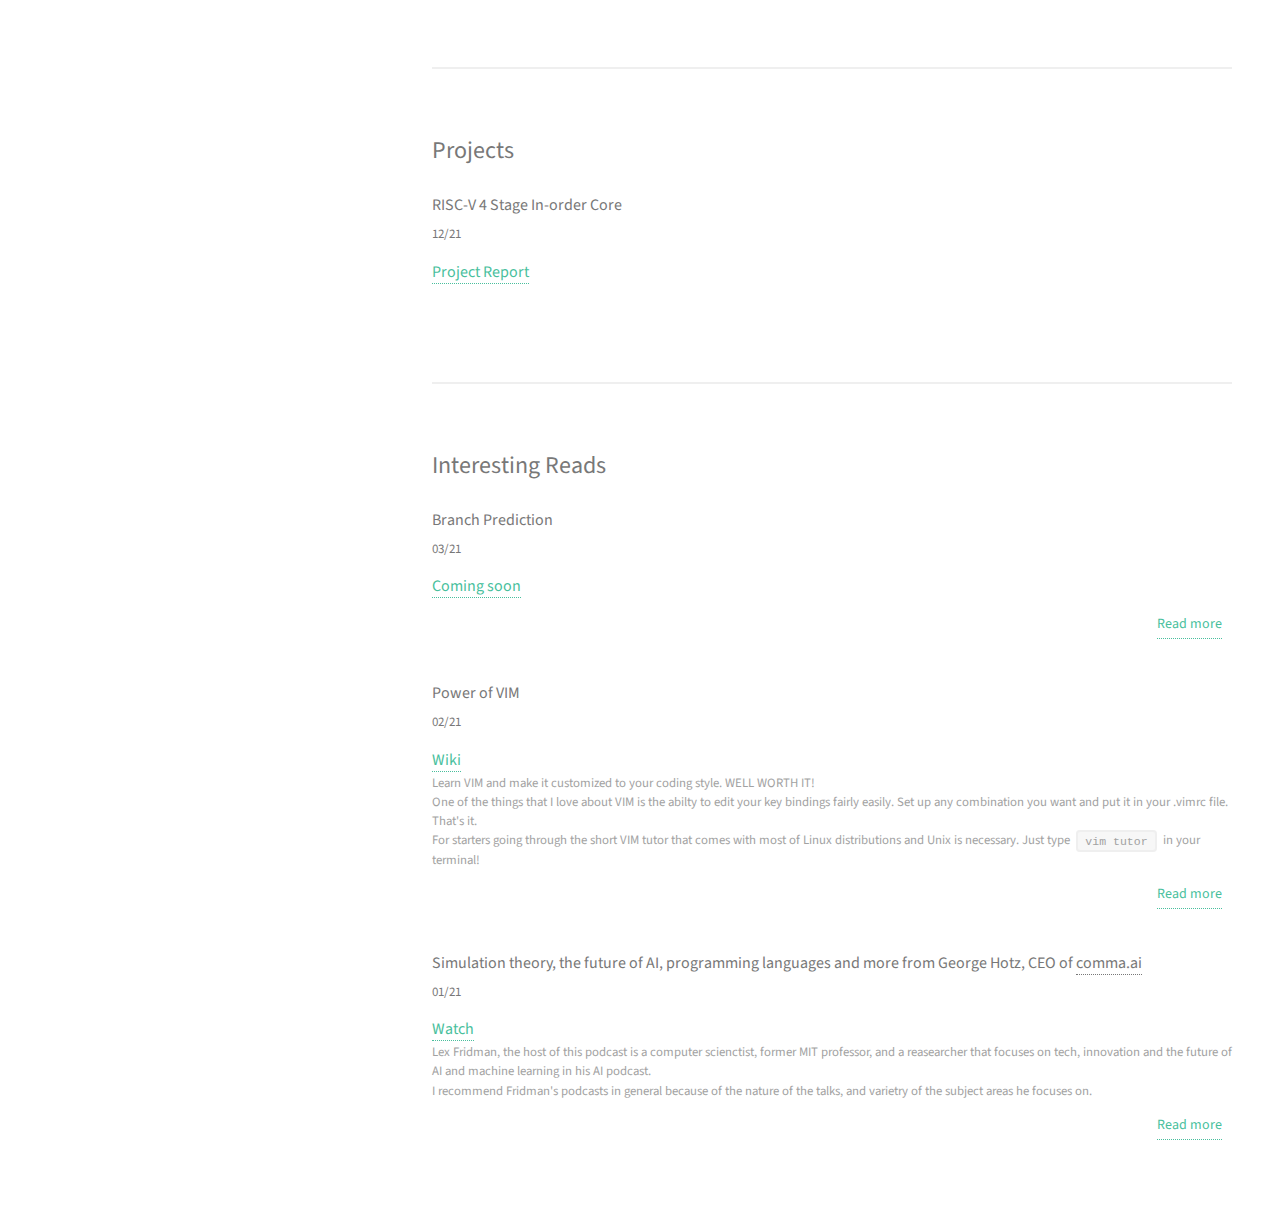
==== commit de549eff: "project report" ====
--- a/index.html
+++ b/index.html
@@ -149,7 +149,7 @@
 						<article class="col-12 col12-xsmall work-item">
 							<h3>RISC-V 4 Stage In-order Core</br><span style="font-size: 18px"> </h3>
 							<h6 style="font-size: 13px;"> 12/21</h6>
-                            <a href="moresa75.github.io/risc-v.pdf" target="_blank">PDF.</a>
+                            <a href="https://moresa75.github.io/pdf/risc-v.pdf" target="_blank">Project Report</a>
                         </article>
 					</div>
 				</section>
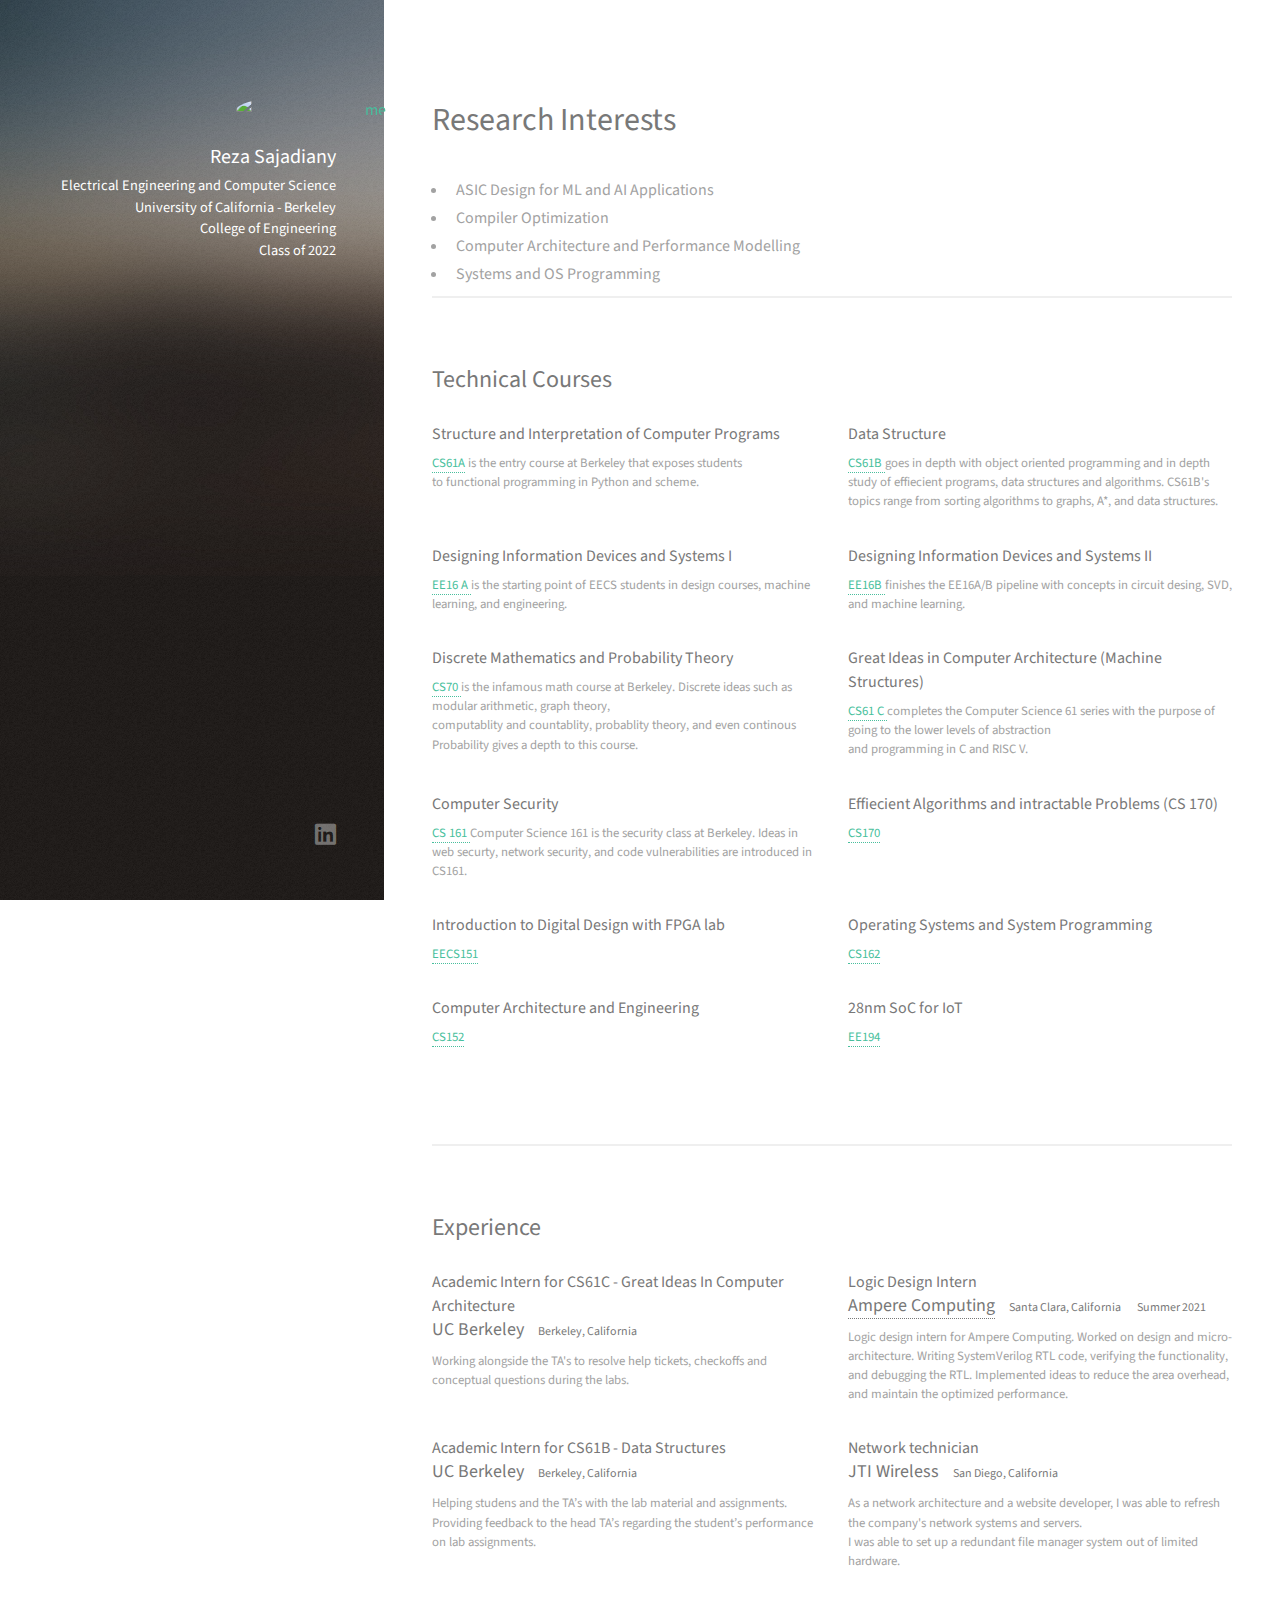
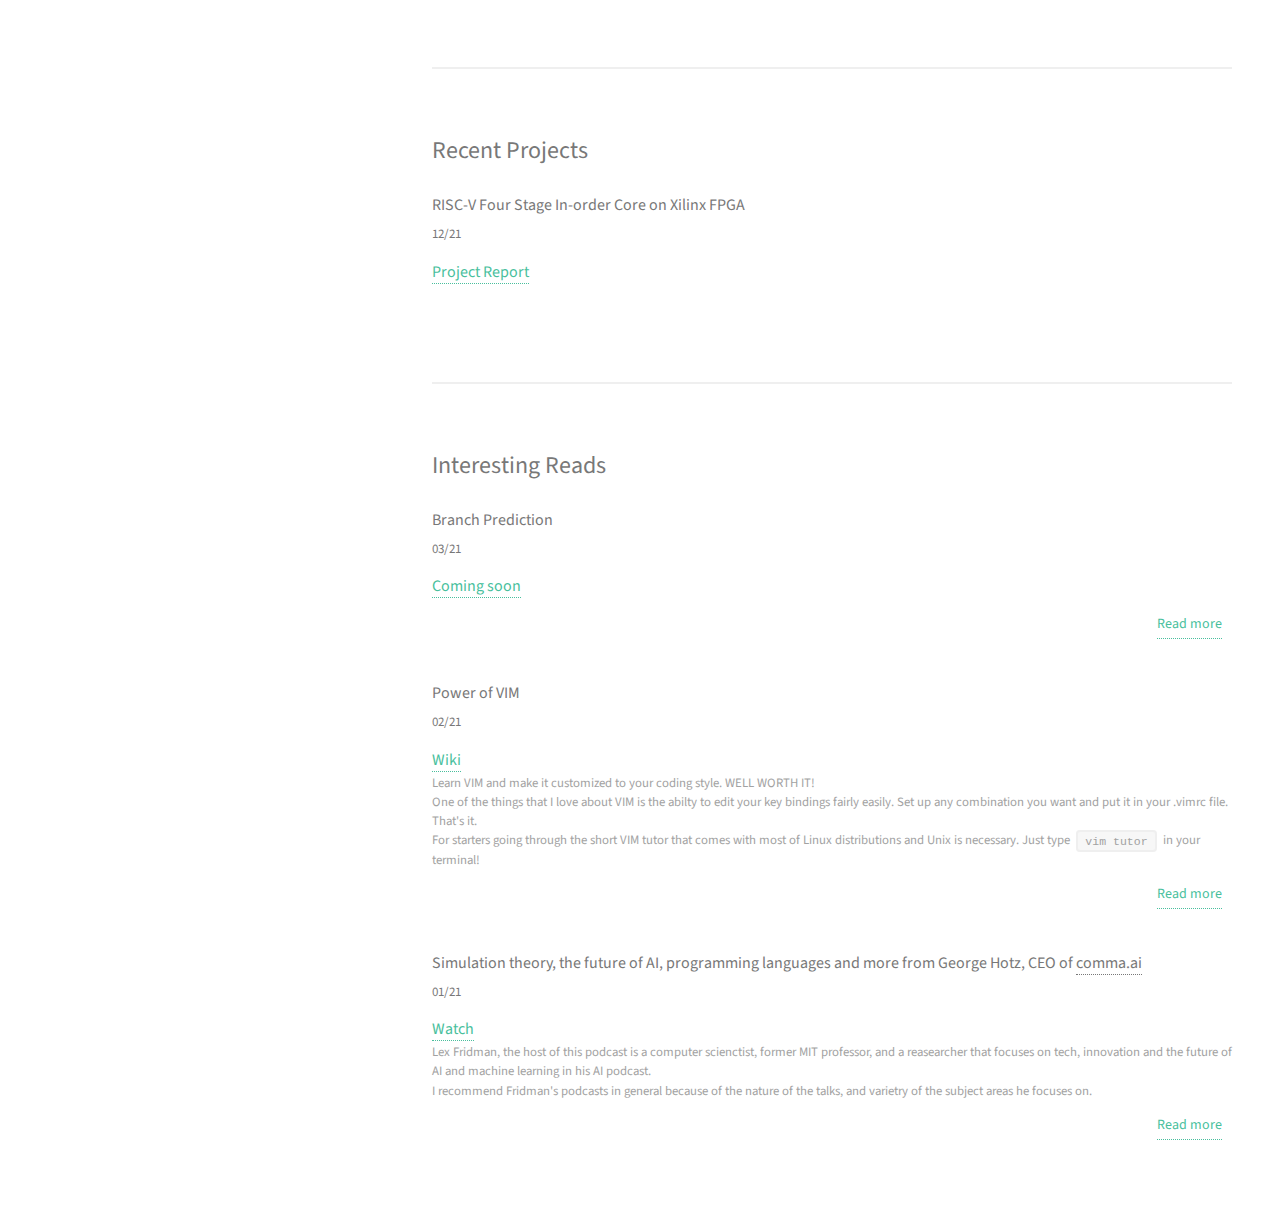
==== commit c17ea6df: "new index page" ====
--- a/index.html
+++ b/index.html
@@ -143,11 +143,11 @@
 
 
                 <section id="four">
-					<h2> Projects </h2>
+					<h2> Recent Projects </h2>
 
                     <div class="row">
 						<article class="col-12 col12-xsmall work-item">
-							<h3>RISC-V 4 Stage In-order Core</br><span style="font-size: 18px"> </h3>
+							<h3>RISC-V Four Stage In-order Core on Xilinx FPGA</br><span style="font-size: 18px"> </h3>
 							<h6 style="font-size: 13px;"> 12/21</h6>
                             <a href="https://moresa75.github.io/pdf/risc-v.pdf" target="_blank">Project Report</a>
                         </article>
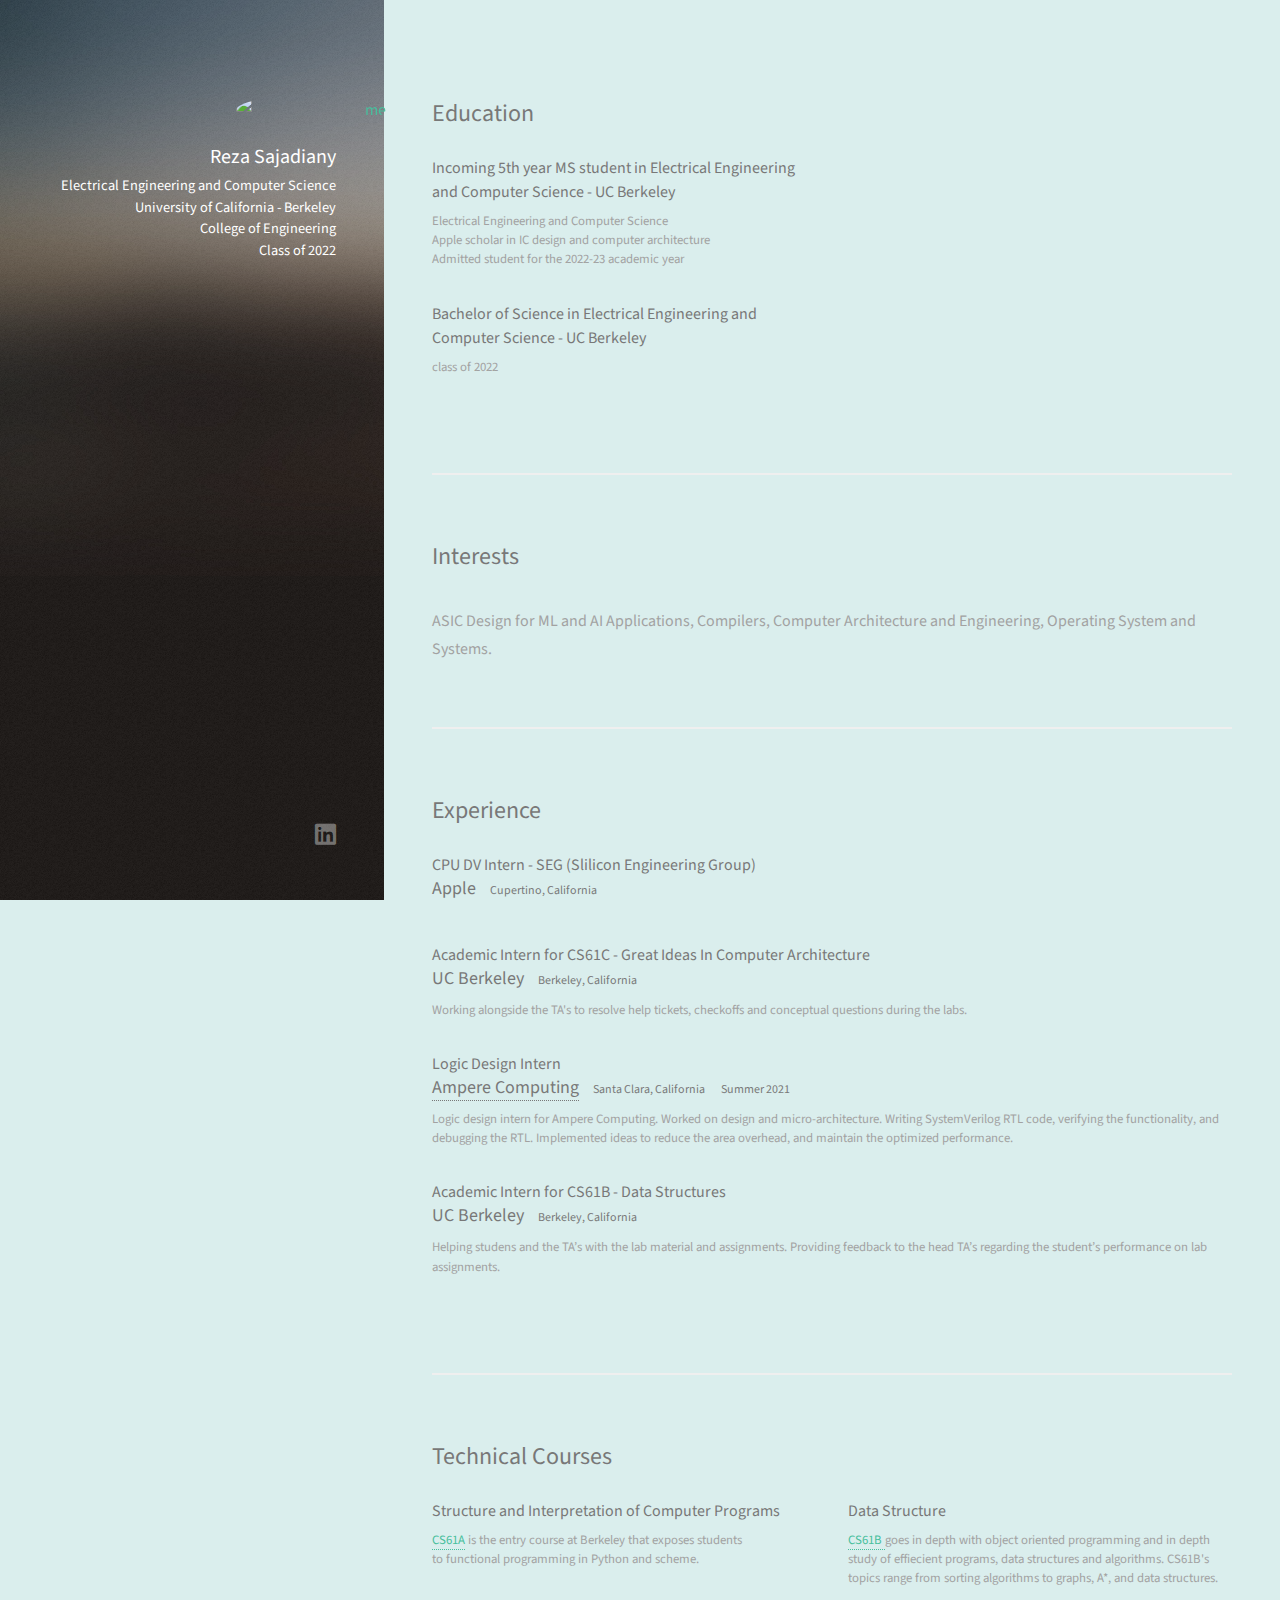
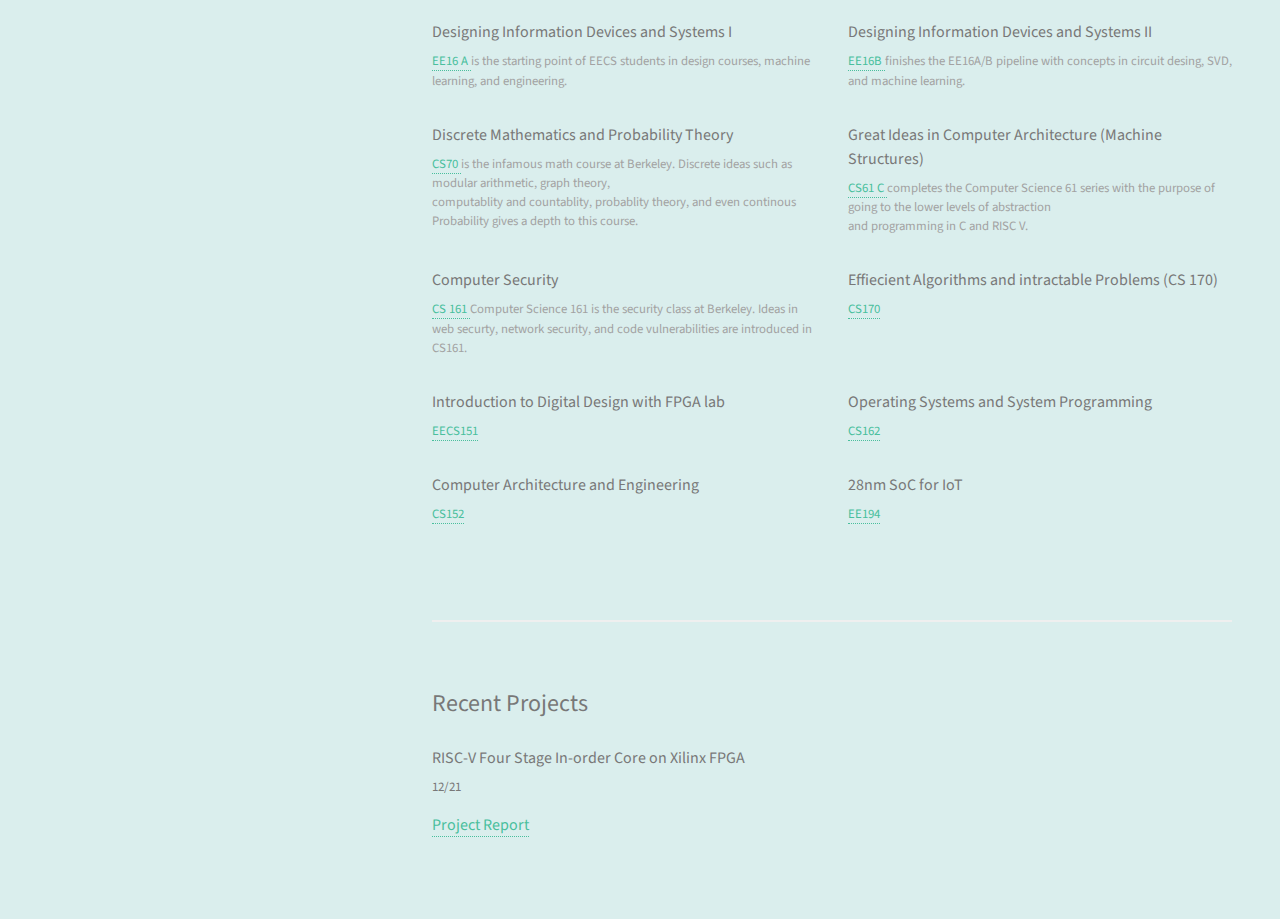
==== commit b9abcf44: "ug coursework" ====
--- a/index.html
+++ b/index.html
@@ -21,28 +21,61 @@
 			</header>
 		<!-- Main -->
 			<div id="main">
+				<!-- zero -->
+
+					<section id="one">
+						<h2>Education</h2>
+						<div class="row">
+							<article class="col-6 col-12-xsmall work-item">
+								<h3>Incoming 5th year MS student in Electrical Engineering and Computer Science - UC Berkeley</h3>
+                <p>Electrical Engineering and Computer Science </p>
+								<p>Apple scholar in IC design and computer architecture</p>
+								<p>Admitted student for the 2022-23 academic year</p>
+							</article>
+						</div>
+
+						<div class="row">
+							<article class="col-6 col-12-xsmall work-item">
+								<h3>Bachelor of Science in Electrical Engineering and Computer Science - UC Berkeley</h3>
+								<p>class of 2022</p>
+							</article>
+						</div>
+					</section>
 
 				<!-- One -->
-					<section id="one">
-						<header class="major">
-							<h2>Research Interests</h2>
-						</header>
-						<p>
-						<div style="float: left">
-							<ul>
-								<li>ASIC Design for ML and AI Applications</li>
-								<li>Compiler Optimization</li>
-								<li>Computer Architecture and Performance Modelling</li>
-								<li>Systems and OS Programming</li>
-							</ul>
-						</div>
-						</p>
+					<section id="two">
+						<h2>Interests</h2>
+						<p><div> ASIC Design for ML and AI Applications, Compilers, Computer Architecture and Engineering, Operating System and Systems.</div></p>
 					</section>
-					</br>
-					</br>
 
 				<!-- Two -->
-					<section id="two">
+				<section id="four">
+					<h2> Experience </h2>
+						<div class="row">
+							<article class="work-item">
+							<h3>CPU DV Intern - SEG (Slilicon Engineering Group)</br><span style="font-size: 18px">Apple</span><span
+                  style="font-size: 12px"> &emsp;Cupertino, California </span> </h3>
+              <p></p>
+							</article>
+							<article class="work-item">
+							<h3>Academic Intern for CS61C - Great Ideas In Computer Architecture</br><span style="font-size: 18px">UC Berkeley</span><span style="font-size: 12px"> &emsp;Berkeley, California </span> </h3>
+              <p>Working alongside the TA's to resolve help tickets, checkoffs and conceptual questions during the labs. </p>
+							</article>
+							<article class="work-item">
+							<h3>Logic Design Intern</br><span style="font-size: 18px"><a href="https://amperecomputing.com">Ampere Computing</a></span><span style="font-size: 12px"> &emsp;Santa Clara, California  &emsp; Summer 2021</span> </h3>
+							<p>Logic design intern for Ampere Computing. Worked on design and micro-architecture. Writing SystemVerilog RTL code, verifying the functionality, and debugging the RTL. Implemented ideas to reduce the area overhead, and maintain the optimized performance.</p>
+							</article>
+							<article class="work-item">
+							<h3>Academic Intern for CS61B - Data Structures</br><span style="font-size: 18px">UC Berkeley</span><span style="font-size: 12px"> &emsp;Berkeley, California </span> </h3>
+							<p>Helping studens and the TA’s with the lab material and assignments. Providing feedback to the head TA’s regarding the student’s performance on lab assignments.
+							</article>
+						</div>
+				</section>
+
+
+
+				<!-- Three -->
+					<section id="three">
 						<h2>Technical Courses</h2>
 						<div class="row">
 							<article class="col-6 col-12-xsmall work-item">
@@ -84,8 +117,6 @@
 								<h3>Computer Security</h3>
 								<p><a href="http://www.cs161.org"> CS 161 </a> Computer Science 161 is the security class at Berkeley. Ideas in web securty, network security, and code vulnerabilities are introduced in CS161.</p>
 							</article>
-
-
 							<article class="col-6 col-12-xsmall work-item">
 								
 								<h3>Effiecient Algorithms and intractable Problems (CS 170)</h3>
@@ -104,7 +135,7 @@
 	
 							<article class="col-6 col-12-xsmall work-item">
 								<h3>Computer Architecture and Engineering</h3>
-								<p><a href="https://inst.eecs.berkeley.edu/~cs152/sp21/"> CS152</a></p>
+								<p><a href="https://inst.eecs.berkeley.edu/~cs152/sp22/"> CS152</a></p>
 							</article>
 	
 							<article class="col-6 col-12-xsmall work-item">
@@ -115,82 +146,18 @@
 						</div>
 					</section>
 
-				<!-- Three -->
-				<section id="three">
-					<h2> Experience </h2>
-
-						<div class="row">
-							<article class="col-6 col12-xsmall work-item">
-							<h3>Academic Intern for CS61C - Great Ideas In Computer Architecture</br><span style="font-size: 18px">UC Berkeley</span><span style="font-size: 12px"> &emsp;Berkeley, California </span> </h3>
-							<p>Working alongside the TA's to resolve help tickets, checkoffs and conceptual questions during the labs. 
-							</article>
-							<article class="col-6 col12-xsmall work-item">
-							<h3>Logic Design Intern</br><span style="font-size: 18px"><a href="https://amperecomputing.com">Ampere Computing</a></span><span style="font-size: 12px"> &emsp;Santa Clara, California  &emsp; Summer 2021</span> </h3>
-							<p>Logic design intern for Ampere Computing. Worked on design and micro-architecture. Writing SystemVerilog RTL code, verifying the functionality, and debugging the RTL. Implemented ideas to reduce the area overhead, and maintain the optimized performance.</p>
-							</article>
-							<article class="col-6 col12-xsmall work-item">
-							<h3>Academic Intern for CS61B - Data Structures</br><span style="font-size: 18px">UC Berkeley</span><span style="font-size: 12px"> &emsp;Berkeley, California </span> </h3>
-							<p>Helping studens and the TA’s with the lab material and assignments. Providing feedback to the head TA’s regarding the student’s performance on lab assignments.
-							</article>
-							<article class="col-6 col12-xsmall work-item">
-							<h3>Network technician</br><span style="font-size: 18px">JTI Wireless</span><span style="font-size: 12px"> &emsp;San Diego, California </span> </h3>
-							<p>As a network architecture and a website developer, I was able to refresh the company's network systems and servers. </br>
-							I was able to set up a redundant file manager system out of limited hardware.
-							</p>
-							</article>
-						</div>
-				</section>
 
 
-                <section id="four">
+                <section id="five">
 					<h2> Recent Projects </h2>
 
                     <div class="row">
 						<article class="col-12 col12-xsmall work-item">
 							<h3>RISC-V Four Stage In-order Core on Xilinx FPGA</br><span style="font-size: 18px"> </h3>
 							<h6 style="font-size: 13px;"> 12/21</h6>
-                            <a href="https://moresa75.github.io/pdf/risc-v.pdf" target="_blank">Project Report</a>
+                            <h><a href="https://moresa75.github.io/pdf/risc-v.pdf" target="_blank">Project Report</a></h>
                         </article>
 					</div>
-				</section>
-
-				<!-- Four -->
-				<section id="three">
-					<h2>Interesting Reads</h2>
-						<div class="row">
-							<article class="col-12 col12-xsmall work-item">
-							<h3>Branch Prediction</br><span style="font-size: 18px"> </h3>
-							<h6 style="font-size: 13px;"> 03/21</h6>
-							<a href="">Coming soon</a>
-							<p></p>
-							<p></p>
-							<P></p>
-							<a href="#" style="float: right; margin: 10px; font-size: 14px;"> Read more</a>
-							</article>
-						</div>
-
-						<div class="row">
-							<article class="col-12 col12-xsmall work-item">
-							<h3>Power of VIM</br><span style="font-size: 18px"> </h3>
-							<h6 style="font-size: 13px;"> 02/21</h6>
-							<a href="https://vim.fandom.com/wiki/Vim_Tips_Wiki">Wiki</a>
-							<p>Learn VIM and make it customized to your coding style. WELL WORTH IT!</p>
-							<p>One of the things that I love about VIM is the abilty to edit your key bindings fairly easily. Set up any combination you want and put it in your .vimrc file. That's it.</p>
-							<P>For starters going through the short VIM tutor that comes with most of Linux distributions and Unix is necessary. Just type <code>vim tutor</code> in your terminal!</p>
-							<a href="#" style="float: right; margin: 10px; font-size: 14px;"> Read more</a>
-							</article>
-						</div>
-
-						<div class="row">
-							<article class="col-12 col12-xsmall work-item">
-							<h3>Simulation theory, the future of AI, programming languages and more from George Hotz, CEO of <a href="https://comma.ai/">comma.ai</a></br><span style="font-size: 18px"> </h3>
-							<h6 style="font-size: 13px;"> 01/21</h6>
-							<a href="https://www.youtube.com/watch?v=_L3gNaAVjQ4">Watch</a>
-							<p>Lex Fridman, the host of this podcast is a computer scienctist, former MIT professor, and a reasearcher that focuses on tech, innovation and the future of AI and machine learning in his AI podcast.</p>
-							<p>I recommend Fridman's podcasts in general because of the nature of the talks, and varietry of the subject areas he focuses on.</p>
-							<a href="https://medium.com/@lexfridman" style="float: right; margin: 10px; font-size: 14px;"> Read more</a>
-							</article>
-						</div>
 				</section>
 
 		<!-- Footer -->
--- a/assets/css/main.css
+++ b/assets/css/main.css
@@ -33,6 +33,7 @@
 	line-height: 1;
 }
 
+
 ol, ul {
 	list-style: none;
 }
@@ -53,6 +54,10 @@
 
 body {
 	-webkit-text-size-adjust: none;
+	background: #fff;
+	background-color:rgb(218, 238, 237);
+	text-decoration-color: #000000;
+	font-size: 40px ;
 }
 
 mark {
@@ -83,7 +88,6 @@
 	}
 
 	body {
-		background: #fff;
 	}
 
 		body.is-preload *, body.is-preload *:before, body.is-preload *:after {
@@ -2680,9 +2684,13 @@
 			}
 
 /* Main */
+	body {
+	
+	}
 
 	#main {
-		margin-left: 35%;
+		
+		margin-left: 0%;
 		max-width: 54em;
 		padding: 8em 4em 4em 4em;
 		width: calc(100% - 35%);
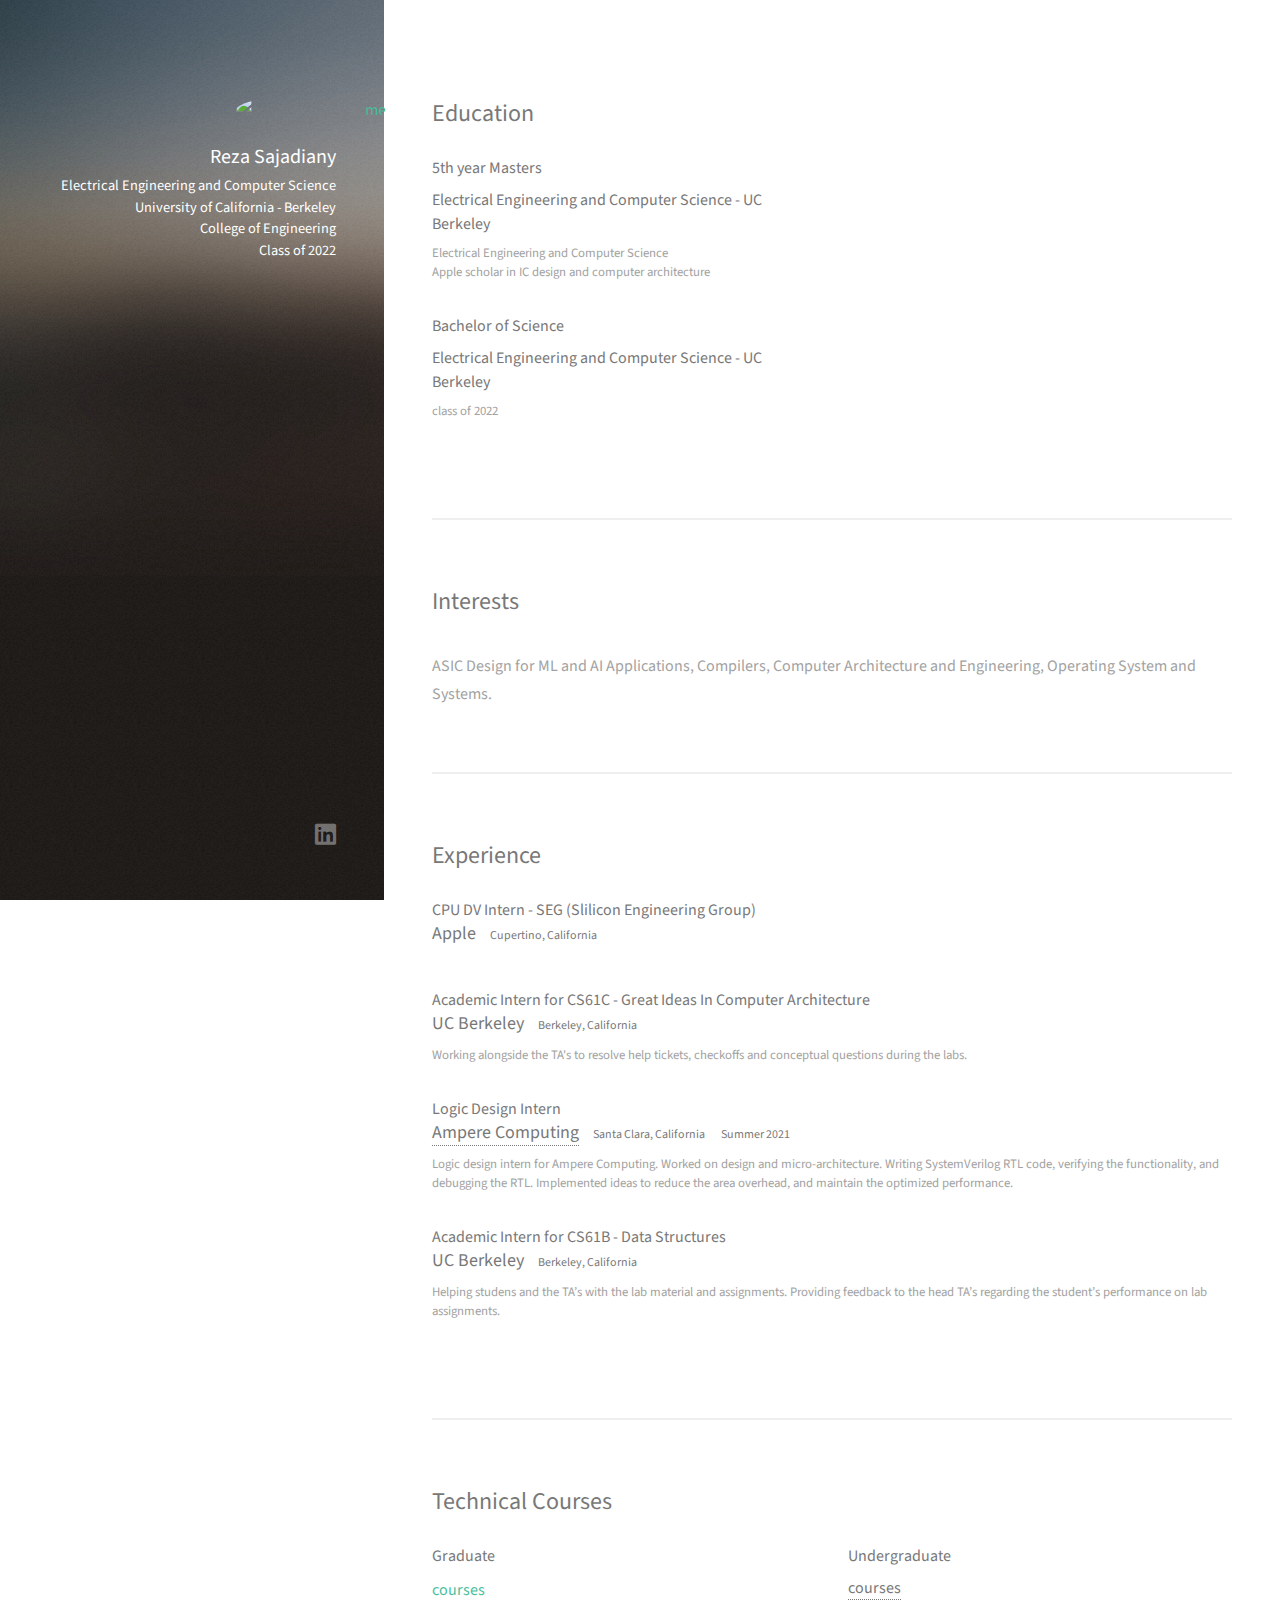
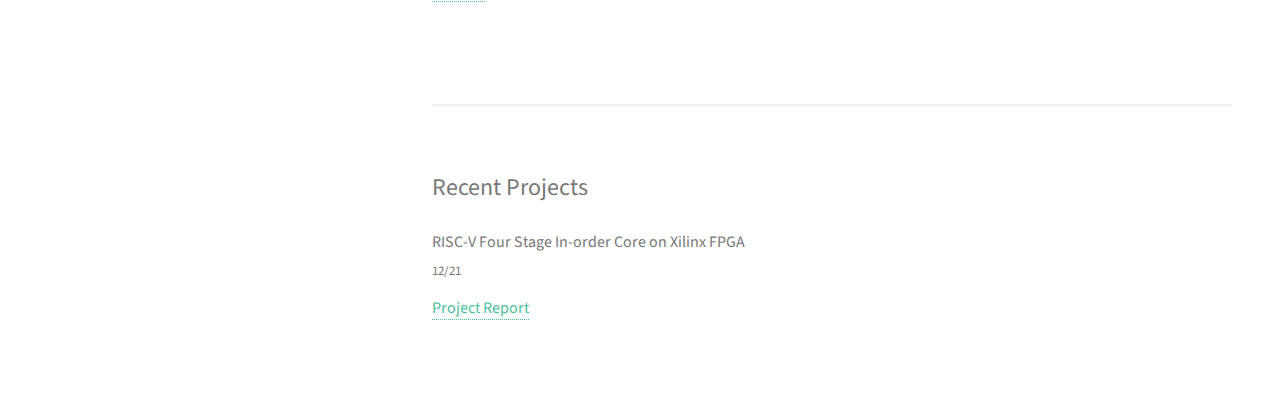
==== commit 1a8b4b97: "new content" ====
--- a/index.html
+++ b/index.html
@@ -27,16 +27,17 @@
 						<h2>Education</h2>
 						<div class="row">
 							<article class="col-6 col-12-xsmall work-item">
-								<h3>Incoming 5th year MS student in Electrical Engineering and Computer Science - UC Berkeley</h3>
+								<h3>5th year Masters </h3>
+								<h3>Electrical Engineering and Computer Science - UC Berkeley</h3>
                 <p>Electrical Engineering and Computer Science </p>
 								<p>Apple scholar in IC design and computer architecture</p>
-								<p>Admitted student for the 2022-23 academic year</p>
 							</article>
 						</div>
 
 						<div class="row">
 							<article class="col-6 col-12-xsmall work-item">
-								<h3>Bachelor of Science in Electrical Engineering and Computer Science - UC Berkeley</h3>
+								<h3>Bachelor of Science </h3>
+								<h3>Electrical Engineering and Computer Science - UC Berkeley</h3>
 								<p>class of 2022</p>
 							</article>
 						</div>
@@ -79,70 +80,13 @@
 						<h2>Technical Courses</h2>
 						<div class="row">
 							<article class="col-6 col-12-xsmall work-item">
-								<h3>Structure and Interpretation of Computer Programs </h3>
-								<p><a href="https://cs61a.org">CS61A</a> is the entry course at Berkeley that exposes students</br>
-								 	to functional programming in Python and scheme.</p>
+								<h3>Graduate</h3>
+									<a href="./grad.html"> courses </a>
 							</article>
 							<article class="col-6 col-12-xsmall work-item">
-								<h3>Data Structure</h3>
-								<p><a href="http://fa20.datastructur.es">CS61B </a>goes in depth with object oriented programming and in depth study of effiecient programs, data structures and algorithms.
-								CS61B's topics range from sorting algorithms to graphs, A*, and data structures.</p>
+                <h3>Undergraduate<h3>
+                    <a href="./ugrad.html"> courses </a>
 							</article>
-							<article class="col-6 col-12-xsmall work-item">
-								
-								<h3>Designing Information Devices and Systems I</h3>
-								<p><a href="https://eecs16a.org">EE16 A </a> is the starting point of EECS students in design courses, machine learning, and engineering.</p>
-							</article>
-							<article class="col-6 col-12-xsmall work-item">
-								
-								<h3>Designing Information Devices and Systems II</h3>
-								<p><a href="https://eecs16b.org">EE16B </a> finishes the EE16A/B pipeline with concepts in circuit desing, SVD, and machine learning.</p>
-							</article>
-							<article class="col-6 col-12-xsmall work-item">
-								
-								<h3>Discrete Mathematics and Probability Theory</h3>
-								<p><a href="http://www.eecs70.org"> CS70 </a> is the infamous math course at Berkeley. Discrete ideas such as modular arithmetic, graph theory, </br>
-								computablity and countablity, probablity theory, and even continous Probability gives a depth to this course.</p>
-							</article>
-
-							<article class="col-6 col-12-xsmall work-item">
-								
-								<h3>Great Ideas in Computer Architecture (Machine Structures)</h3>
-								<p><a href="https://www.cs61c.org/fa21"> CS61 C </a> completes the Computer Science 61 series with the purpose of going to the lower levels of abstraction </br>
-								and programming in C and RISC V.</p>
-							</article>
-
-							<article class="col-6 col-12-xsmall work-item">
-								
-								<h3>Computer Security</h3>
-								<p><a href="http://www.cs161.org"> CS 161 </a> Computer Science 161 is the security class at Berkeley. Ideas in web securty, network security, and code vulnerabilities are introduced in CS161.</p>
-							</article>
-							<article class="col-6 col-12-xsmall work-item">
-								
-								<h3>Effiecient Algorithms and intractable Problems (CS 170)</h3>
-								<p><a href="http://www.cs170.org"> CS170 </a></p>
-							</article>
-
-							<article class="col-6 col-12-xsmall work-item">
-								<h3>Introduction to Digital Design with FPGA lab</h3>
-								<p><a href="https://inst.eecs.berkeley.edu/~eecs151/fa21/"> EECS151 </a></p>
-							</article>
-
-							<article class="col-6 col-12-xsmall work-item">
-								<h3>Operating Systems and System Programming</h3>
-								<p><a href="https://cs162.org/"> CS162</a></p>
-							</article>
-	
-							<article class="col-6 col-12-xsmall work-item">
-								<h3>Computer Architecture and Engineering</h3>
-								<p><a href="https://inst.eecs.berkeley.edu/~cs152/sp22/"> CS152</a></p>
-							</article>
-	
-							<article class="col-6 col-12-xsmall work-item">
-								<h3>28nm SoC for IoT</h3>
-								<p><a href="https://sites.google.com/berkeley.edu/ee290c-sp19/home"> EE194</a></p>
-							</article>
-
 						</div>
 					</section>
 
--- a/assets/css/main.css
+++ b/assets/css/main.css
@@ -54,10 +54,6 @@
 
 body {
 	-webkit-text-size-adjust: none;
-	background: #fff;
-	background-color:rgb(218, 238, 237);
-	text-decoration-color: #000000;
-	font-size: 40px ;
 }
 
 mark {
@@ -88,6 +84,7 @@
 	}
 
 	body {
+		background: #fff;
 	}
 
 		body.is-preload *, body.is-preload *:before, body.is-preload *:after {
@@ -2684,13 +2681,9 @@
 			}
 
 /* Main */
-	body {
-	
-	}
 
 	#main {
-		
-		margin-left: 0%;
+		margin-left: 35%;
 		max-width: 54em;
 		padding: 8em 4em 4em 4em;
 		width: calc(100% - 35%);
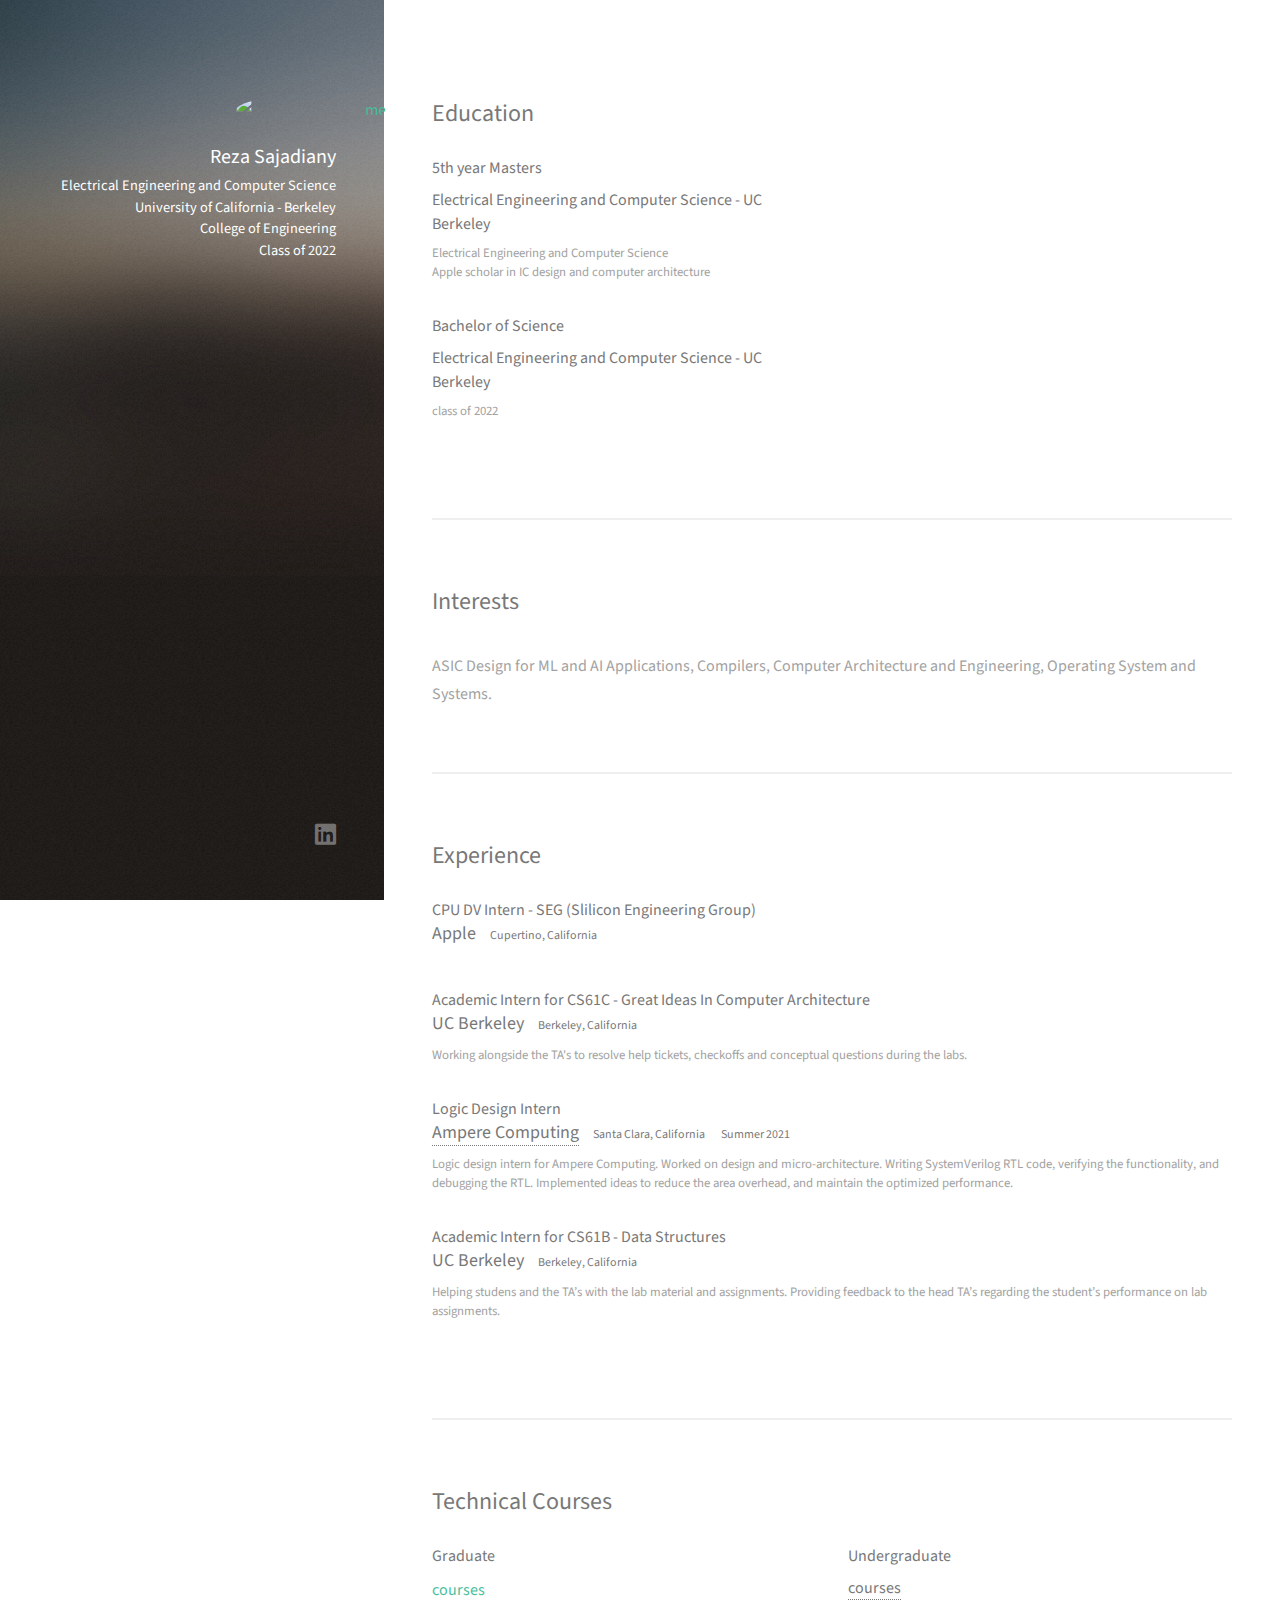
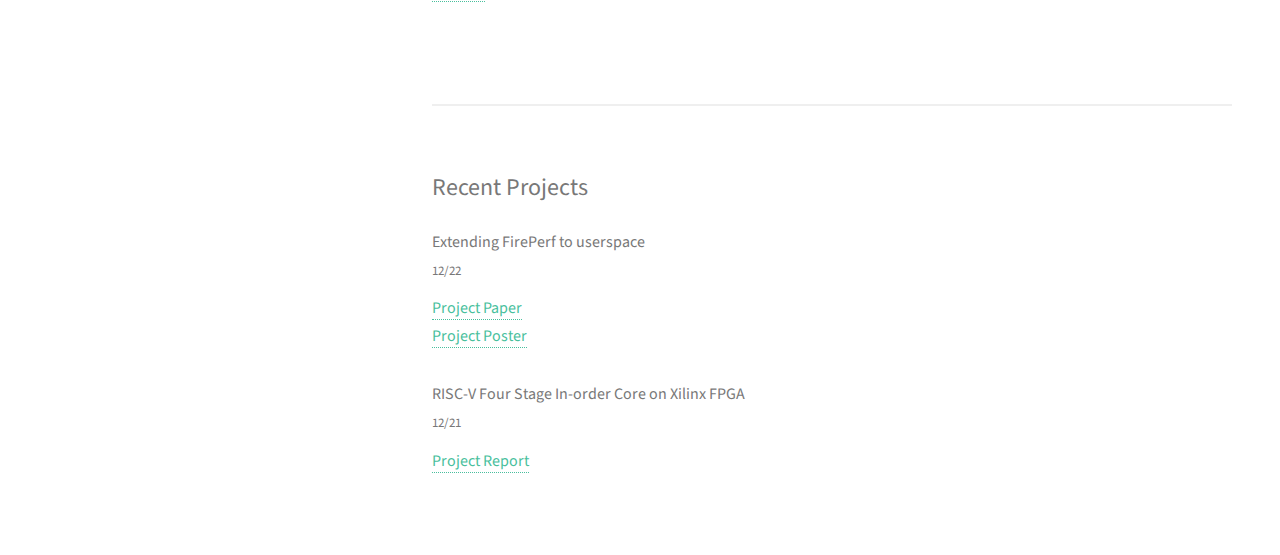
==== commit 8ca94f5f: "new poster" ====
--- a/index.html
+++ b/index.html
@@ -1,124 +1,134 @@
 <!DOCTYPE HTML>
 
 <html>
-	<head>
-		<title>Reza Sajadiany</title>
-		<link rel="icon" type="image/png" href="images/console.png" >
-		<meta charset="utf-8" />
-		<meta name="viewport" content="width=device-width, initial-scale=1, user-scalable=no" />
-		<link rel="stylesheet" href="assets/css/main.css" />
-		
-	</head>
-	<body class="is-preload">
+  <head>
+    <title>Reza Sajadiany</title>
+    <link rel="icon" type="image/png" href="images/console.png" >
+    <meta charset="utf-8" />
+    <meta name="viewport" content="width=device-width, initial-scale=1, user-scalable=no" />
+    <link rel="stylesheet" href="assets/css/main.css" />
 
-		<!-- Header -->
-			<header id="header">
-				<div class="inner">
-					<a href="#" class="image avatar"><img src="/images/me.jpg" alt="me"></a>
-					<h1><strong>Reza Sajadiany</strong>
-					<h5>Electrical Engineering and Computer Science</br>University of California - Berkeley</br>College of Engineering<br>Class of 2022</h5>
-				</div>
-			</header>
-		<!-- Main -->
-			<div id="main">
-				<!-- zero -->
+  </head>
+    <body class="is-preload">
 
-					<section id="one">
-						<h2>Education</h2>
-						<div class="row">
-							<article class="col-6 col-12-xsmall work-item">
-								<h3>5th year Masters </h3>
-								<h3>Electrical Engineering and Computer Science - UC Berkeley</h3>
-                <p>Electrical Engineering and Computer Science </p>
-								<p>Apple scholar in IC design and computer architecture</p>
-							</article>
-						</div>
+      <!-- Header -->
+      <header id="header">
+        <div class="inner">
+          <a href="#" class="image avatar"><img src="/images/me.jpg" alt="me"></a>
+          <h1><strong>Reza Sajadiany</strong>
+            <h5>Electrical Engineering and Computer Science</br>University of California - Berkeley</br>College of Engineering<br>Class of 2022</h5>
+        </div>
+      </header>
+      <!-- Main -->
+      <div id="main">
+        <!-- zero -->
 
-						<div class="row">
-							<article class="col-6 col-12-xsmall work-item">
-								<h3>Bachelor of Science </h3>
-								<h3>Electrical Engineering and Computer Science - UC Berkeley</h3>
-								<p>class of 2022</p>
-							</article>
-						</div>
-					</section>
+        <section id="one">
+          <h2>Education</h2>
+          <div class="row">
+            <article class="col-6 col-12-xsmall work-item">
+              <h3>5th year Masters </h3>
+              <h3>Electrical Engineering and Computer Science - UC Berkeley</h3>
+              <p>Electrical Engineering and Computer Science </p>
+              <p>Apple scholar in IC design and computer architecture</p>
+            </article>
+          </div>
 
-				<!-- One -->
-					<section id="two">
-						<h2>Interests</h2>
-						<p><div> ASIC Design for ML and AI Applications, Compilers, Computer Architecture and Engineering, Operating System and Systems.</div></p>
-					</section>
+          <div class="row">
+            <article class="col-6 col-12-xsmall work-item">
+              <h3>Bachelor of Science </h3>
+              <h3>Electrical Engineering and Computer Science - UC Berkeley</h3>
+              <p>class of 2022</p>
+            </article>
+          </div>
+        </section>
 
-				<!-- Two -->
-				<section id="four">
-					<h2> Experience </h2>
-						<div class="row">
-							<article class="work-item">
-							<h3>CPU DV Intern - SEG (Slilicon Engineering Group)</br><span style="font-size: 18px">Apple</span><span
+        <!-- One -->
+        <section id="two">
+          <h2>Interests</h2>
+          <p><div> ASIC Design for ML and AI Applications, Compilers, Computer Architecture and Engineering, Operating System and Systems.</div></p>
+        </section>
+
+        <!-- Two -->
+        <section id="four">
+          <h2> Experience </h2>
+          <div class="row">
+            <article class="work-item">
+              <h3>CPU DV Intern - SEG (Slilicon Engineering Group)</br><span style="font-size: 18px">Apple</span><span
                   style="font-size: 12px"> &emsp;Cupertino, California </span> </h3>
               <p></p>
-							</article>
-							<article class="work-item">
-							<h3>Academic Intern for CS61C - Great Ideas In Computer Architecture</br><span style="font-size: 18px">UC Berkeley</span><span style="font-size: 12px"> &emsp;Berkeley, California </span> </h3>
+            </article>
+            <article class="work-item">
+              <h3>Academic Intern for CS61C - Great Ideas In Computer Architecture</br><span style="font-size: 18px">UC Berkeley</span><span style="font-size: 12px"> &emsp;Berkeley, California </span> </h3>
               <p>Working alongside the TA's to resolve help tickets, checkoffs and conceptual questions during the labs. </p>
-							</article>
-							<article class="work-item">
-							<h3>Logic Design Intern</br><span style="font-size: 18px"><a href="https://amperecomputing.com">Ampere Computing</a></span><span style="font-size: 12px"> &emsp;Santa Clara, California  &emsp; Summer 2021</span> </h3>
-							<p>Logic design intern for Ampere Computing. Worked on design and micro-architecture. Writing SystemVerilog RTL code, verifying the functionality, and debugging the RTL. Implemented ideas to reduce the area overhead, and maintain the optimized performance.</p>
-							</article>
-							<article class="work-item">
-							<h3>Academic Intern for CS61B - Data Structures</br><span style="font-size: 18px">UC Berkeley</span><span style="font-size: 12px"> &emsp;Berkeley, California </span> </h3>
-							<p>Helping studens and the TA’s with the lab material and assignments. Providing feedback to the head TA’s regarding the student’s performance on lab assignments.
-							</article>
-						</div>
-				</section>
+            </article>
+            <article class="work-item">
+              <h3>Logic Design Intern</br><span style="font-size: 18px"><a href="https://amperecomputing.com">Ampere Computing</a></span><span style="font-size: 12px"> &emsp;Santa Clara, California  &emsp; Summer 2021</span> </h3>
+              <p>Logic design intern for Ampere Computing. Worked on design and micro-architecture. Writing SystemVerilog RTL code, verifying the functionality, and debugging the RTL. Implemented ideas to reduce the area overhead, and maintain the optimized performance.</p>
+            </article>
+            <article class="work-item">
+              <h3>Academic Intern for CS61B - Data Structures</br><span style="font-size: 18px">UC Berkeley</span><span style="font-size: 12px"> &emsp;Berkeley, California </span> </h3>
+              <p>Helping studens and the TA’s with the lab material and assignments. Providing feedback to the head TA’s regarding the student’s performance on lab assignments.
+            </article>
+          </div>
+        </section>
 
 
 
-				<!-- Three -->
-					<section id="three">
-						<h2>Technical Courses</h2>
-						<div class="row">
-							<article class="col-6 col-12-xsmall work-item">
-								<h3>Graduate</h3>
-									<a href="./grad.html"> courses </a>
-							</article>
-							<article class="col-6 col-12-xsmall work-item">
-                <h3>Undergraduate<h3>
-                    <a href="./ugrad.html"> courses </a>
-							</article>
-						</div>
-					</section>
+        <!-- Three -->
+        <section id="three">
+          <h2>Technical Courses</h2>
+          <div class="row">
+            <article class="col-6 col-12-xsmall work-item">
+              <h3>Graduate</h3>
+              <a href="./grad.html"> courses </a>
+            </article>
+            <article class="col-6 col-12-xsmall work-item">
+              <h3>Undergraduate<h3>
+                  <a href="./ugrad.html"> courses </a>
+            </article>
+          </div>
+        </section>
 
 
 
-                <section id="five">
-					<h2> Recent Projects </h2>
+        <section id="five">
+          <h2> Recent Projects </h2>
 
-                    <div class="row">
-						<article class="col-12 col12-xsmall work-item">
-							<h3>RISC-V Four Stage In-order Core on Xilinx FPGA</br><span style="font-size: 18px"> </h3>
-							<h6 style="font-size: 13px;"> 12/21</h6>
-                            <h><a href="https://moresa75.github.io/pdf/risc-v.pdf" target="_blank">Project Report</a></h>
-                        </article>
-					</div>
-				</section>
+          <div class="row">
+            <article class="col-12 col12-xsmall work-item">
+              <h3>Extending FirePerf to userspace</br><span style="font-size: 18px"> </h3>
+              <h6 style="font-size: 13px;"> 12/22</h6>
+              <h><a href="https://moresa75.github.io/pdf/cs262a_paper.pdf" target="_blank">Project Paper</a></h><br>
+              <h><a href="https://moresa75.github.io/pdf/fireperf.pdf" target="_blank">Project Poster</a></h>
+            </article>
+          </div>
 
-		<!-- Footer -->
-			<footer id="footer">
-				<div class="inner">
-					<ul class="icons">
-						<li><a href="https://www.linkedin.com/in/reza-sajadiany-b7330b103/" class="icon brands fa-linkedin"><span class="label">LinkedIn</span></a></li>
-				</div>
-			</footer>
+          <div class="row">
+            <article class="col-12 col12-xsmall work-item">
+              <h3>RISC-V Four Stage In-order Core on Xilinx FPGA</br><span style="font-size: 18px"> </h3>
+              <h6 style="font-size: 13px;"> 12/21</h6>
+              <h><a href="https://moresa75.github.io/pdf/risc-v.pdf" target="_blank">Project Report</a></h>
+            </article>
+          </div>
 
-		<!-- Scripts -->
-			<script src="assets/js/jquery.min.js"></script>
-			<script src="assets/js/jquery.poptrox.min.js"></script>
-			<script src="assets/js/browser.min.js"></script>
-			<script src="assets/js/breakpoints.min.js"></script>
-			<script src="assets/js/util.js"></script>
-			<script src="assets/js/main.js"></script>
+        </section>
 
-	</body>
+        <!-- Footer -->
+        <footer id="footer">
+          <div class="inner">
+            <ul class="icons">
+              <li><a href="https://www.linkedin.com/in/reza-sajadiany-b7330b103/" class="icon brands fa-linkedin"><span class="label">LinkedIn</span></a></li>
+          </div>
+        </footer>
+
+        <!-- Scripts -->
+        <script src="assets/js/jquery.min.js"></script>
+        <script src="assets/js/jquery.poptrox.min.js"></script>
+        <script src="assets/js/browser.min.js"></script>
+        <script src="assets/js/breakpoints.min.js"></script>
+        <script src="assets/js/util.js"></script>
+        <script src="assets/js/main.js"></script>
+
+    </body>
 </html>
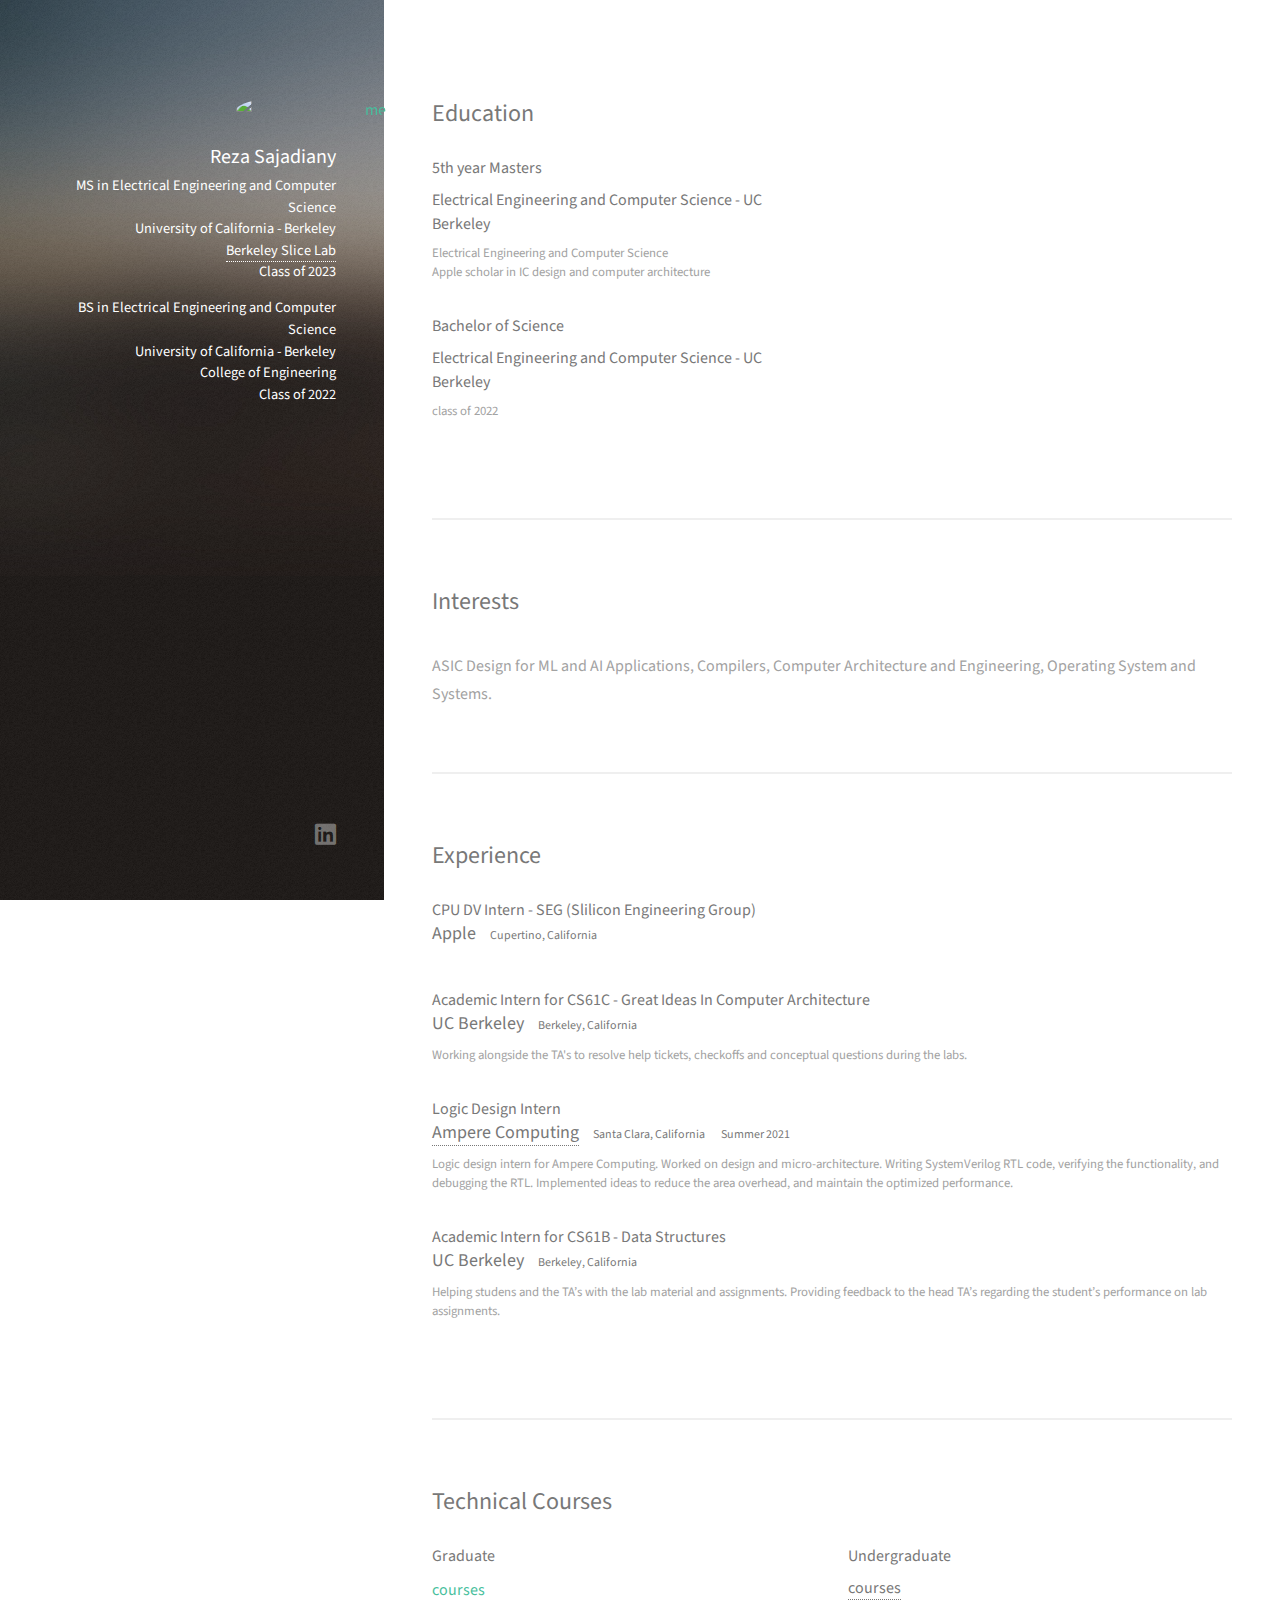
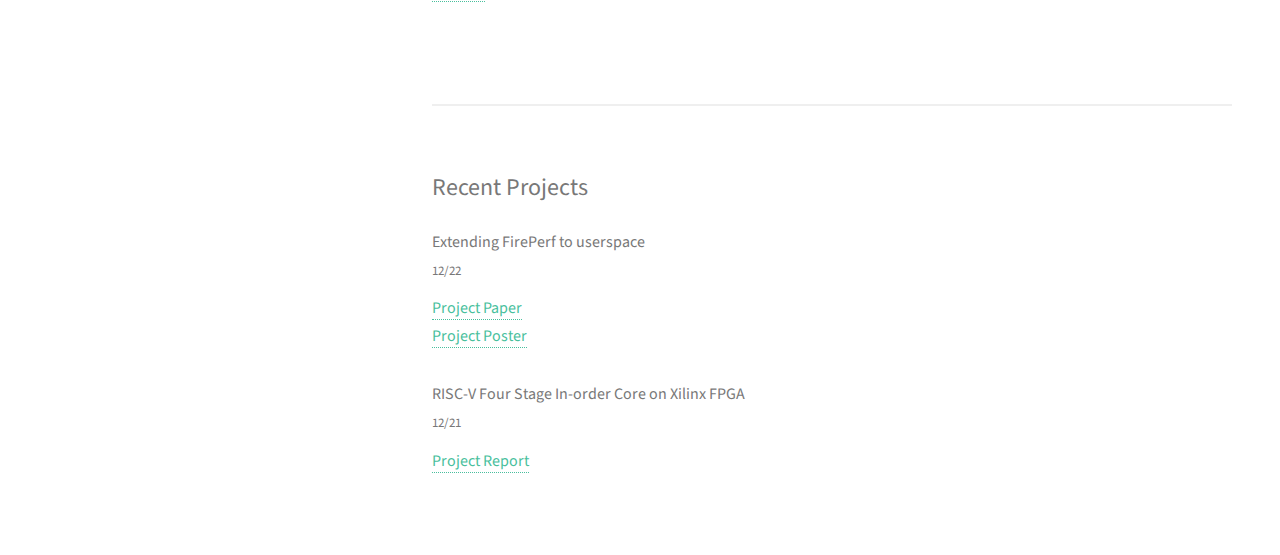
==== commit 3dcafd77: "removed CNAME" ====
--- a/index.html
+++ b/index.html
@@ -16,7 +16,8 @@
         <div class="inner">
           <a href="#" class="image avatar"><img src="/images/me.jpg" alt="me"></a>
           <h1><strong>Reza Sajadiany</strong>
-            <h5>Electrical Engineering and Computer Science</br>University of California - Berkeley</br>College of Engineering<br>Class of 2022</h5>
+            <h5>MS in Electrical Engineering and Computer Science</br>University of California - Berkeley</br><a href="https://slice.berkeley.edu">Berkeley Slice Lab</a><br>Class of 2023</h5>
+            <h5>BS in Electrical Engineering and Computer Science</br>University of California - Berkeley</br>College of Engineering<br>Class of 2022</h5>
         </div>
       </header>
       <!-- Main -->
